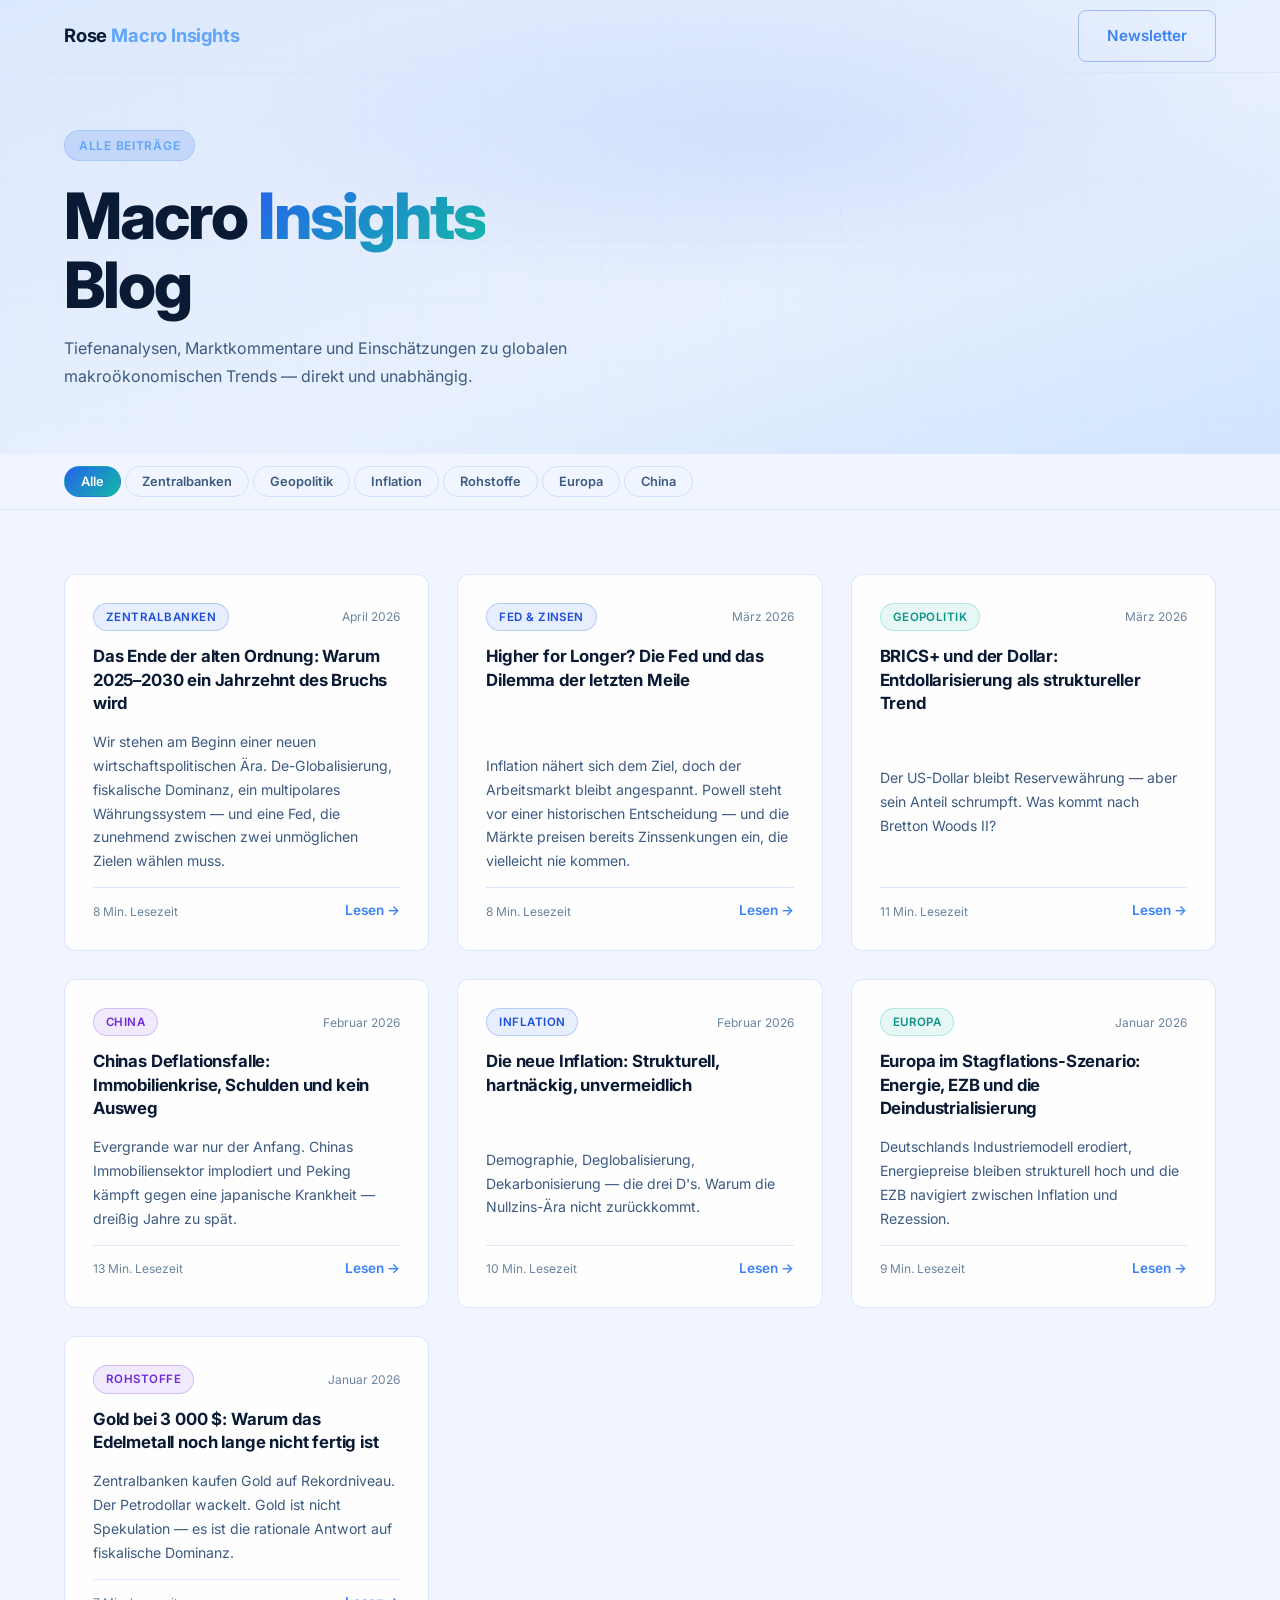
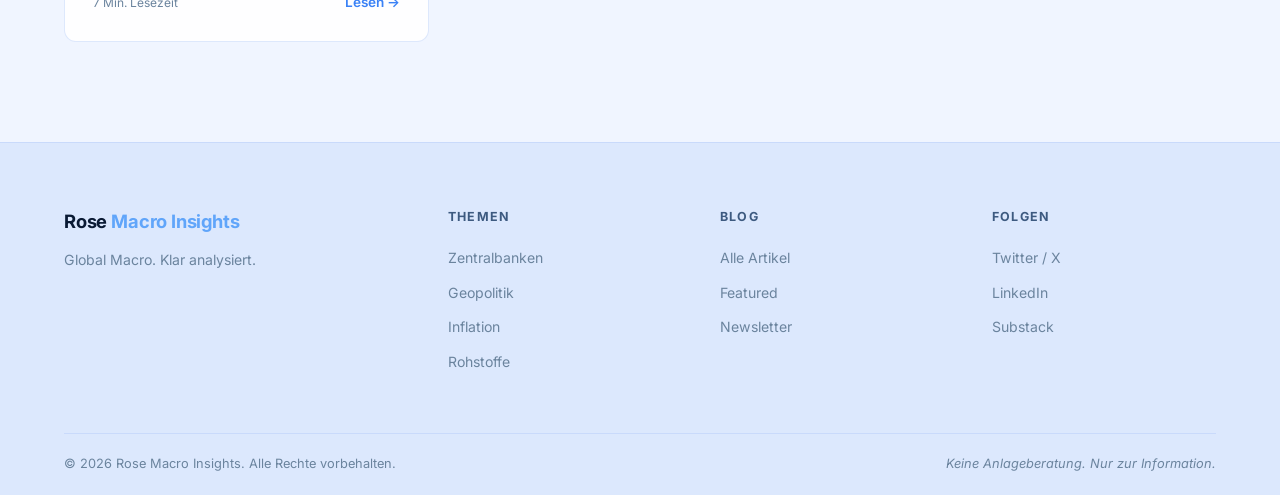
==== blog.html @ 9061a287 "Add burger nav dropdown, blog page, and article template - Nav: permanent burger icon top-left opens" ====
<!DOCTYPE html>
<html lang="de">
<head>
  <meta charset="UTF-8" />
  <meta name="viewport" content="width=device-width, initial-scale=1.0" />
  <title>Blog — Rose Macro Insights</title>
  <link rel="preconnect" href="https://fonts.googleapis.com" />
  <link rel="preconnect" href="https://fonts.gstatic.com" crossorigin />
  <link href="https://fonts.googleapis.com/css2?family=Inter:wght@300;400;500;600;700;800&family=Playfair+Display:wght@400;700&display=swap" rel="stylesheet" />
  <link rel="stylesheet" href="css/style.css" />
</head>
<body>

  <!-- NAV -->
  <header class="nav" id="nav">
    <div class="nav__inner container">
      <button class="nav__burger" id="burger" aria-label="Menü öffnen">
        <span></span><span></span><span></span>
      </button>
      <a href="index.html" class="nav__logo">
        <span class="logo-rose">Rose</span><span class="logo-macro"> Macro Insights</span>
      </a>
      <a href="index.html#subscribe" class="btn btn--outline nav__cta">Newsletter</a>
    </div>
    <div class="nav__dropdown" id="nav-dropdown">
      <div class="container nav__dropdown-inner">
        <nav class="nav__drop-links">
          <a href="index.html" class="nav__drop-link">
            <span class="nav__drop-num">01</span>Home
          </a>
          <a href="blog.html" class="nav__drop-link nav__drop-link--active">
            <span class="nav__drop-num">02</span>Blog
          </a>
          <a href="index.html#insights" class="nav__drop-link">
            <span class="nav__drop-num">03</span>Insights
          </a>
          <a href="index.html#themes" class="nav__drop-link">
            <span class="nav__drop-num">04</span>Themen
          </a>
          <a href="index.html#about" class="nav__drop-link">
            <span class="nav__drop-num">05</span>Über mich
          </a>
        </nav>
        <a href="index.html#subscribe" class="btn btn--primary nav__drop-cta">Newsletter abonnieren</a>
      </div>
    </div>
  </header>

  <!-- BLOG HERO -->
  <section class="blog-hero">
    <div class="blog-hero__bg"></div>
    <div class="blog-hero__grid"></div>
    <div class="container blog-hero__inner">
      <div class="blog-hero__tag">Alle Beiträge</div>
      <h1 class="blog-hero__title">
        Macro <span class="gradient-text">Insights</span><br />Blog
      </h1>
      <p class="blog-hero__sub">
        Tiefenanalysen, Marktkommentare und Einschätzungen zu globalen
        makroökonomischen Trends — direkt und unabhängig.
      </p>
    </div>
  </section>

  <!-- FILTER BAR -->
  <div class="blog-filter">
    <div class="container blog-filter__inner">
      <button class="filter-btn filter-btn--active" data-filter="all">Alle</button>
      <button class="filter-btn" data-filter="zentralbanken">Zentralbanken</button>
      <button class="filter-btn" data-filter="geopolitik">Geopolitik</button>
      <button class="filter-btn" data-filter="inflation">Inflation</button>
      <button class="filter-btn" data-filter="rohstoffe">Rohstoffe</button>
      <button class="filter-btn" data-filter="europa">Europa</button>
      <button class="filter-btn" data-filter="china">China</button>
    </div>
  </div>

  <!-- BLOG POSTS -->
  <main class="blog-main">
    <div class="container blog-grid" id="blog-grid">

      <article class="blog-card" data-category="zentralbanken">
        <div class="blog-card__top">
          <span class="tag tag--blue">Zentralbanken</span>
          <span class="blog-card__date">April 2026</span>
        </div>
        <h2 class="blog-card__title">
          <a href="artikel/das-ende-der-alten-ordnung.html">
            Das Ende der alten Ordnung: Warum 2025–2030 ein Jahrzehnt des Bruchs wird
          </a>
        </h2>
        <p class="blog-card__excerpt">
          Wir stehen am Beginn einer neuen wirtschaftspolitischen Ära. De-Globalisierung,
          fiskalische Dominanz, ein multipolares Währungssystem — und eine Fed, die zunehmend
          zwischen zwei unmöglichen Zielen wählen muss.
        </p>
        <div class="blog-card__footer">
          <span class="blog-card__read">8 Min. Lesezeit</span>
          <a href="artikel/das-ende-der-alten-ordnung.html" class="card__link">Lesen →</a>
        </div>
      </article>

      <article class="blog-card" data-category="zentralbanken">
        <div class="blog-card__top">
          <span class="tag tag--blue">Fed &amp; Zinsen</span>
          <span class="blog-card__date">März 2026</span>
        </div>
        <h2 class="blog-card__title">
          <a href="#">Higher for Longer? Die Fed und das Dilemma der letzten Meile</a>
        </h2>
        <p class="blog-card__excerpt">
          Inflation nähert sich dem Ziel, doch der Arbeitsmarkt bleibt angespannt.
          Powell steht vor einer historischen Entscheidung — und die Märkte preisen bereits
          Zinssenkungen ein, die vielleicht nie kommen.
        </p>
        <div class="blog-card__footer">
          <span class="blog-card__read">8 Min. Lesezeit</span>
          <a href="#" class="card__link">Lesen →</a>
        </div>
      </article>

      <article class="blog-card" data-category="geopolitik">
        <div class="blog-card__top">
          <span class="tag tag--teal">Geopolitik</span>
          <span class="blog-card__date">März 2026</span>
        </div>
        <h2 class="blog-card__title">
          <a href="#">BRICS+ und der Dollar: Entdollarisierung als struktureller Trend</a>
        </h2>
        <p class="blog-card__excerpt">
          Der US-Dollar bleibt Reservewährung — aber sein Anteil schrumpft. Was kommt
          nach Bretton Woods II?
        </p>
        <div class="blog-card__footer">
          <span class="blog-card__read">11 Min. Lesezeit</span>
          <a href="#" class="card__link">Lesen →</a>
        </div>
      </article>

      <article class="blog-card" data-category="china">
        <div class="blog-card__top">
          <span class="tag tag--violet">China</span>
          <span class="blog-card__date">Februar 2026</span>
        </div>
        <h2 class="blog-card__title">
          <a href="#">Chinas Deflationsfalle: Immobilienkrise, Schulden und kein Ausweg</a>
        </h2>
        <p class="blog-card__excerpt">
          Evergrande war nur der Anfang. Chinas Immobiliensektor implodiert und Peking
          kämpft gegen eine japanische Krankheit — dreißig Jahre zu spät.
        </p>
        <div class="blog-card__footer">
          <span class="blog-card__read">13 Min. Lesezeit</span>
          <a href="#" class="card__link">Lesen →</a>
        </div>
      </article>

      <article class="blog-card" data-category="inflation">
        <div class="blog-card__top">
          <span class="tag tag--blue">Inflation</span>
          <span class="blog-card__date">Februar 2026</span>
        </div>
        <h2 class="blog-card__title">
          <a href="#">Die neue Inflation: Strukturell, hartnäckig, unvermeidlich</a>
        </h2>
        <p class="blog-card__excerpt">
          Demographie, Deglobalisierung, Dekarbonisierung — die drei D's. Warum die
          Nullzins-Ära nicht zurückkommt.
        </p>
        <div class="blog-card__footer">
          <span class="blog-card__read">10 Min. Lesezeit</span>
          <a href="#" class="card__link">Lesen →</a>
        </div>
      </article>

      <article class="blog-card" data-category="europa">
        <div class="blog-card__top">
          <span class="tag tag--teal">Europa</span>
          <span class="blog-card__date">Januar 2026</span>
        </div>
        <h2 class="blog-card__title">
          <a href="#">Europa im Stagflations-Szenario: Energie, EZB und die Deindustrialisierung</a>
        </h2>
        <p class="blog-card__excerpt">
          Deutschlands Industriemodell erodiert, Energiepreise bleiben strukturell hoch
          und die EZB navigiert zwischen Inflation und Rezession.
        </p>
        <div class="blog-card__footer">
          <span class="blog-card__read">9 Min. Lesezeit</span>
          <a href="#" class="card__link">Lesen →</a>
        </div>
      </article>

      <article class="blog-card" data-category="rohstoffe">
        <div class="blog-card__top">
          <span class="tag tag--violet">Rohstoffe</span>
          <span class="blog-card__date">Januar 2026</span>
        </div>
        <h2 class="blog-card__title">
          <a href="#">Gold bei 3 000 $: Warum das Edelmetall noch lange nicht fertig ist</a>
        </h2>
        <p class="blog-card__excerpt">
          Zentralbanken kaufen Gold auf Rekordniveau. Der Petrodollar wackelt. Gold ist
          nicht Spekulation — es ist die rationale Antwort auf fiskalische Dominanz.
        </p>
        <div class="blog-card__footer">
          <span class="blog-card__read">7 Min. Lesezeit</span>
          <a href="#" class="card__link">Lesen →</a>
        </div>
      </article>

    </div>
  </main>

  <!-- FOOTER -->
  <footer class="footer">
    <div class="container footer__inner">
      <div class="footer__brand">
        <a href="index.html" class="nav__logo">
          <span class="logo-rose">Rose</span><span class="logo-macro"> Macro Insights</span>
        </a>
        <p class="footer__tagline">Global Macro. Klar analysiert.</p>
      </div>
      <div class="footer__links">
        <div class="footer__col">
          <h4>Themen</h4>
          <a href="#">Zentralbanken</a>
          <a href="#">Geopolitik</a>
          <a href="#">Inflation</a>
          <a href="#">Rohstoffe</a>
        </div>
        <div class="footer__col">
          <h4>Blog</h4>
          <a href="blog.html">Alle Artikel</a>
          <a href="index.html#insights">Featured</a>
          <a href="index.html#subscribe">Newsletter</a>
        </div>
        <div class="footer__col">
          <h4>Folgen</h4>
          <a href="#">Twitter / X</a>
          <a href="https://www.linkedin.com/in/lennartrose" target="_blank">LinkedIn</a>
          <a href="#">Substack</a>
        </div>
      </div>
    </div>
    <div class="footer__bottom container">
      <span>© 2026 Rose Macro Insights. Alle Rechte vorbehalten.</span>
      <span class="footer__disclaimer">Keine Anlageberatung. Nur zur Information.</span>
    </div>
  </footer>

  <script src="js/main.js"></script>
</body>
</html>
---- css/style.css ----
/* =====================================================
   Rose Macro Insights — Main Stylesheet
   Supports: prefers-color-scheme (dark + light)
   ===================================================== */

:root {
  --blue-500: #1d4ed8;
  --blue-400: #2563eb;
  --blue-300: #3b82f6;
  --blue-200: #60a5fa;
  --blue-100: #bfdbfe;
  --teal-400: #14b8a6;
  --teal-300: #2dd4bf;
  --violet-400: #7c3aed;
  --violet-300: #8b5cf6;

  --gradient-main: linear-gradient(135deg, var(--blue-400), var(--teal-400));
  --font-sans: 'Inter', system-ui, -apple-system, sans-serif;
  --font-serif: 'Playfair Display', Georgia, serif;
  --radius: 12px;
  --radius-lg: 20px;
  --transition: 0.25s cubic-bezier(0.4, 0, 0.2, 1);
}

/* ── DARK MODE (default) ── */
:root {
  --bg:            #040d1a;
  --bg-2:          #071224;
  --bg-card:       rgba(10, 26, 52, 0.5);
  --bg-card-h:     rgba(15, 35, 71, 0.7);
  --bg-section:    rgba(7, 18, 36, 0.6);
  --bg-input:      rgba(255,255,255,0.06);
  --border:        rgba(96, 165, 250, 0.1);
  --border-h:      rgba(96, 165, 250, 0.25);
  --border-soft:   rgba(255,255,255,0.06);
  --text-heading:  #ffffff;
  --text-primary:  #e2e8f0;
  --text-muted:    #94a3b8;
  --text-faint:    #64748b;
  --nav-bg:        rgba(4, 13, 26, 0.93);
  --hero-bg:       linear-gradient(160deg, #040d1a 0%, #0a1a34 60%, #0d2040 100%);
  --ticker-bg:     rgba(10, 26, 52, 0.9);
  --quote-bg:      rgba(7, 18, 36, 0.8);
  --subscribe-bg:  rgba(7, 18, 36, 0.8);
  --footer-bg:     #040d1a;
  --featured-bg:   linear-gradient(135deg, rgba(15,35,71,0.8) 0%, rgba(10,26,52,0.6) 100%);
  --card-shadow:   rgba(4, 13, 26, 0.5);
  --tag-blue-bg:   rgba(37, 99, 235, 0.18);
  --tag-blue-c:    #60a5fa;
  --tag-blue-bd:   rgba(96, 165, 250, 0.25);
  --tag-teal-bg:   rgba(20, 184, 166, 0.15);
  --tag-teal-c:    #2dd4bf;
  --tag-teal-bd:   rgba(45, 212, 191, 0.25);
  --tag-violet-bg: rgba(124, 58, 237, 0.18);
  --tag-violet-c:  #c4b5fd;
  --tag-violet-bd: rgba(139, 92, 246, 0.3);
}

/* ── LIGHT MODE ── */
@media (prefers-color-scheme: light) {
  :root {
    --bg:            #f0f5ff;
    --bg-2:          #e8f0fe;
    --bg-card:       rgba(255, 255, 255, 0.9);
    --bg-card-h:     rgba(255, 255, 255, 1);
    --bg-section:    rgba(220, 232, 255, 0.5);
    --bg-input:      rgba(37, 99, 235, 0.06);
    --border:        rgba(37, 99, 235, 0.15);
    --border-h:      rgba(37, 99, 235, 0.35);
    --border-soft:   rgba(37, 99, 235, 0.1);
    --text-heading:  #0a1a34;
    --text-primary:  #1e3a5f;
    --text-muted:    #3d5a80;
    --text-faint:    #6b849e;
    --nav-bg:        rgba(240, 245, 255, 0.95);
    --hero-bg:       linear-gradient(160deg, #dce8fd 0%, #e8f0fe 60%, #d0e4ff 100%);
    --ticker-bg:     rgba(220, 232, 253, 0.95);
    --quote-bg:      rgba(220, 232, 255, 0.7);
    --subscribe-bg:  rgba(220, 232, 255, 0.7);
    --footer-bg:     #dce8fd;
    --featured-bg:   linear-gradient(135deg, rgba(255,255,255,0.95) 0%, rgba(240,247,255,0.9) 100%);
    --card-shadow:   rgba(30, 58, 95, 0.12);
    --tag-blue-bg:   rgba(37, 99, 235, 0.1);
    --tag-blue-c:    #1d4ed8;
    --tag-blue-bd:   rgba(37, 99, 235, 0.25);
    --tag-teal-bg:   rgba(20, 184, 166, 0.1);
    --tag-teal-c:    #0d9488;
    --tag-teal-bd:   rgba(20, 184, 166, 0.25);
    --tag-violet-bg: rgba(124, 58, 237, 0.1);
    --tag-violet-c:  #6d28d9;
    --tag-violet-bd: rgba(124, 58, 237, 0.25);
  }
}

/* ── RESET ── */
*, *::before, *::after { box-sizing: border-box; margin: 0; padding: 0; }
html { scroll-behavior: smooth; }
body {
  font-family: var(--font-sans);
  background: var(--bg);
  color: var(--text-primary);
  line-height: 1.6;
  overflow-x: hidden;
  -webkit-font-smoothing: antialiased;
}
a { text-decoration: none; color: inherit; }
img { max-width: 100%; display: block; }

/* ── CONTAINER ── */
.container {
  width: 90%;
  max-width: 1200px;
  margin: 0 auto;
}

/* ── BUTTONS ── */
.btn {
  display: inline-flex;
  align-items: center;
  gap: 8px;
  padding: 13px 28px;
  border-radius: 8px;
  font-weight: 600;
  font-size: 0.95rem;
  cursor: pointer;
  border: none;
  transition: all var(--transition);
  white-space: nowrap;
}
.btn--primary {
  background: var(--gradient-main);
  color: #fff;
  box-shadow: 0 4px 24px rgba(37, 99, 235, 0.35);
}
.btn--primary:hover {
  transform: translateY(-2px);
  box-shadow: 0 8px 32px rgba(37, 99, 235, 0.5);
}
.btn--outline {
  background: transparent;
  color: var(--blue-300);
  border: 1.5px solid var(--border-h);
}
.btn--outline:hover {
  border-color: var(--blue-300);
  background: rgba(37, 99, 235, 0.1);
  color: var(--text-heading);
}
.btn--ghost {
  background: rgba(255,255,255,0.07);
  color: var(--text-primary);
  backdrop-filter: blur(8px);
}
.btn--ghost:hover {
  background: rgba(255,255,255,0.12);
  color: var(--text-heading);
}

/* ── TAGS ── */
.tag {
  display: inline-block;
  padding: 4px 12px;
  border-radius: 99px;
  font-size: 0.72rem;
  font-weight: 600;
  letter-spacing: 0.04em;
  text-transform: uppercase;
}
.tag--blue   { background: var(--tag-blue-bg);   color: var(--tag-blue-c);   border: 1px solid var(--tag-blue-bd); }
.tag--teal   { background: var(--tag-teal-bg);   color: var(--tag-teal-c);   border: 1px solid var(--tag-teal-bd); }
.tag--violet { background: var(--tag-violet-bg); color: var(--tag-violet-c); border: 1px solid var(--tag-violet-bd); }

/* ── GRADIENT TEXT ── */
.gradient-text {
  background: var(--gradient-main);
  -webkit-background-clip: text;
  -webkit-text-fill-color: transparent;
  background-clip: text;
}

/* ── SECTION HEADER ── */
.section-header { text-align: center; margin-bottom: 56px; }
.section-title {
  font-size: clamp(1.8rem, 3vw, 2.6rem);
  font-weight: 700;
  margin-bottom: 12px;
  letter-spacing: -0.02em;
  color: var(--text-heading);
}
.section-sub {
  color: var(--text-muted);
  font-size: 1.05rem;
  max-width: 520px;
  margin: 0 auto;
}

/* =====================================================
   NAV
   ===================================================== */
.nav {
  position: fixed;
  top: 0; left: 0; right: 0;
  z-index: 100;
  transition: background var(--transition), box-shadow var(--transition);
}
.nav.scrolled {
  background: var(--nav-bg);
  backdrop-filter: blur(16px);
  box-shadow: 0 1px 0 var(--border-soft);
}
.nav__inner {
  display: flex;
  align-items: center;
  justify-content: space-between;
  height: 72px;
}
.nav__logo { font-size: 1.15rem; font-weight: 700; letter-spacing: -0.01em; flex-shrink: 0; }
.logo-rose  { color: var(--text-heading); }
.logo-macro { color: var(--blue-200); }

.nav__links { display: flex; align-items: center; gap: 36px; }
.nav__links a {
  color: var(--text-muted);
  font-size: 0.9rem;
  font-weight: 500;
  transition: color var(--transition);
}
.nav__links a:hover { color: var(--text-heading); }

.nav__burger {
  display: none;
  flex-direction: column;
  gap: 5px;
  background: none;
  border: none;
  cursor: pointer;
  padding: 4px;
}
.nav__burger span {
  display: block;
  width: 24px;
  height: 2px;
  background: var(--text-muted);
  border-radius: 2px;
  transition: all var(--transition);
}
/* Dropdown nav */
.nav__cta { display: none; }
@media (min-width: 480px) { .nav__cta { display: inline-flex; } }

.nav__dropdown {
  background: var(--nav-bg);
  backdrop-filter: blur(20px);
  border-bottom: 1px solid var(--border-soft);
  overflow: hidden;
  max-height: 0;
  transition: max-height 0.4s cubic-bezier(0.4, 0, 0.2, 1);
}
.nav__dropdown.open { max-height: 320px; }
.nav__dropdown-inner {
  display: flex;
  align-items: center;
  justify-content: space-between;
  padding: 28px 0;
  gap: 24px;
  flex-wrap: wrap;
}
.nav__drop-links {
  display: flex;
  flex-wrap: wrap;
  gap: 4px;
}
.nav__drop-link {
  display: flex;
  align-items: center;
  gap: 10px;
  padding: 10px 18px;
  border-radius: 8px;
  font-size: 0.95rem;
  font-weight: 500;
  color: var(--text-muted);
  transition: all var(--transition);
}
.nav__drop-link:hover,
.nav__drop-link--active {
  background: var(--bg-card);
  color: var(--text-heading);
}
.nav__drop-num {
  font-size: 0.65rem;
  font-weight: 700;
  color: var(--blue-300);
  letter-spacing: 0.05em;
}
.nav__drop-cta { flex-shrink: 0; }

@media (max-width: 640px) {
  .nav__dropdown-inner { flex-direction: column; align-items: flex-start; padding: 20px 0; }
  .nav__drop-cta { width: 100%; justify-content: center; }
}

/* =====================================================
   HERO
   ===================================================== */
.hero {
  min-height: 100vh;
  display: flex;
  align-items: center;
  position: relative;
  overflow: hidden;
  background: var(--hero-bg);
}
.hero__bg {
  position: absolute;
  inset: 0;
  background:
    radial-gradient(ellipse 80% 60% at 60% 40%, rgba(37,99,235,0.12) 0%, transparent 60%),
    radial-gradient(ellipse 50% 50% at 20% 80%, rgba(20,184,166,0.08) 0%, transparent 50%);
  pointer-events: none;
}
.hero__grid {
  position: absolute;
  inset: 0;
  background-image:
    linear-gradient(rgba(96,165,250,0.05) 1px, transparent 1px),
    linear-gradient(90deg, rgba(96,165,250,0.05) 1px, transparent 1px);
  background-size: 60px 60px;
  pointer-events: none;
  mask-image: radial-gradient(ellipse 80% 80% at 50% 50%, black 40%, transparent 100%);
}
.hero__inner {
  padding: 140px 0 100px;
  position: relative;
  z-index: 2;
  max-width: 800px;
}
.hero__tag {
  display: inline-block;
  padding: 6px 16px;
  background: rgba(37,99,235,0.15);
  border: 1px solid rgba(96,165,250,0.3);
  border-radius: 99px;
  font-size: 0.78rem;
  font-weight: 600;
  letter-spacing: 0.06em;
  text-transform: uppercase;
  color: var(--blue-200);
  margin-bottom: 28px;
}
.hero__title {
  font-size: clamp(2.6rem, 6vw, 5rem);
  font-weight: 800;
  line-height: 1.08;
  letter-spacing: -0.03em;
  margin-bottom: 24px;
  color: var(--text-heading);
}
.hero__sub {
  font-size: clamp(1rem, 1.5vw, 1.2rem);
  color: var(--text-muted);
  max-width: 580px;
  margin-bottom: 40px;
  line-height: 1.7;
}
.hero__actions { display: flex; flex-wrap: wrap; gap: 16px; margin-bottom: 64px; }
.hero__stats { display: flex; align-items: center; gap: 32px; flex-wrap: wrap; }
.stat__val {
  display: block;
  font-size: 1.7rem;
  font-weight: 700;
  color: var(--text-heading);
  line-height: 1;
}
.stat__label {
  display: block;
  font-size: 0.78rem;
  color: var(--text-faint);
  text-transform: uppercase;
  letter-spacing: 0.06em;
  margin-top: 4px;
}
.stat__divider { width: 1px; height: 40px; background: var(--border-soft); }
.hero__scroll {
  position: absolute;
  bottom: 40px;
  left: 50%;
  transform: translateX(-50%);
  display: flex;
  flex-direction: column;
  align-items: center;
  gap: 10px;
  color: var(--text-faint);
  font-size: 0.72rem;
  letter-spacing: 0.1em;
  text-transform: uppercase;
  animation: heroScrollPulse 2.5s ease-in-out infinite;
}
.hero__scroll-line { width: 1px; height: 40px; background: linear-gradient(to bottom, var(--text-faint), transparent); }
@keyframes heroScrollPulse {
  0%, 100% { opacity: 0.5; transform: translateX(-50%) translateY(0); }
  50%       { opacity: 1;   transform: translateX(-50%) translateY(6px); }
}

/* =====================================================
   TICKER
   ===================================================== */
.ticker {
  background: var(--ticker-bg);
  border-top: 1px solid var(--border-soft);
  border-bottom: 1px solid var(--border-soft);
  overflow: hidden;
  padding: 12px 0;
}
.ticker__track {
  display: flex;
  gap: 60px;
  animation: ticker 40s linear infinite;
  white-space: nowrap;
  width: max-content;
}
.ticker__track span { font-size: 0.82rem; font-weight: 500; color: var(--text-muted); letter-spacing: 0.02em; }
.ticker__track em  { font-style: normal; margin-left: 4px; }
.pos { color: var(--teal-300); }
.neg { color: #f87171; }
@keyframes ticker {
  from { transform: translateX(0); }
  to   { transform: translateX(-50%); }
}

/* =====================================================
   FEATURED
   ===================================================== */
.featured { padding: 80px 0; }
.featured__label {
  font-size: 0.72rem; font-weight: 700;
  text-transform: uppercase; letter-spacing: 0.12em;
  color: var(--blue-300); margin-bottom: 24px;
}
.featured__card {
  background: var(--featured-bg);
  border: 1px solid var(--border);
  border-radius: var(--radius-lg);
  padding: 48px 56px;
  position: relative;
  overflow: hidden;
  transition: border-color var(--transition);
}
.featured__card::before {
  content: '';
  position: absolute;
  top: 0; left: 0; right: 0;
  height: 3px;
  background: var(--gradient-main);
}
.featured__card:hover { border-color: var(--border-h); }
.featured__meta { display: flex; align-items: center; gap: 16px; margin-bottom: 20px; }
.featured__date { font-size: 0.82rem; color: var(--text-faint); }
.featured__title {
  font-size: clamp(1.5rem, 2.5vw, 2.1rem);
  font-weight: 700;
  letter-spacing: -0.02em;
  line-height: 1.25;
  margin-bottom: 20px;
  color: var(--text-heading);
}
.featured__excerpt {
  color: var(--text-muted);
  font-size: 1.02rem;
  line-height: 1.75;
  max-width: 720px;
  margin-bottom: 32px;
}

/* =====================================================
   INSIGHTS GRID
   ===================================================== */
.insights {
  padding: 80px 0;
  background: var(--bg-section);
  border-top: 1px solid var(--border-soft);
}
.insights__grid { display: grid; grid-template-columns: repeat(3, 1fr); gap: 24px; }
.card {
  background: var(--bg-card);
  border: 1px solid var(--border);
  border-radius: var(--radius);
  padding: 28px;
  display: flex;
  flex-direction: column;
  gap: 14px;
  transition: all var(--transition);
  position: relative;
  overflow: hidden;
}
.card::after {
  content: '';
  position: absolute;
  inset: 0;
  background: radial-gradient(ellipse 60% 60% at 50% 0%, rgba(37,99,235,0.06), transparent);
  opacity: 0;
  transition: opacity var(--transition);
}
.card:hover {
  border-color: var(--border-h);
  transform: translateY(-4px);
  box-shadow: 0 16px 40px var(--card-shadow);
}
.card:hover::after { opacity: 1; }
.card__top { display: flex; align-items: center; justify-content: space-between; gap: 8px; }
.card__date { font-size: 0.75rem; color: var(--text-faint); }
.card__title { font-size: 1.05rem; font-weight: 700; color: var(--text-heading); line-height: 1.35; letter-spacing: -0.01em; flex: 1; }
.card__excerpt { color: var(--text-muted); font-size: 0.88rem; line-height: 1.7; flex: 1; }
.card__footer {
  display: flex;
  align-items: center;
  justify-content: space-between;
  padding-top: 8px;
  border-top: 1px solid var(--border);
  margin-top: auto;
}
.card__link { font-size: 0.85rem; font-weight: 600; color: var(--blue-300); transition: color var(--transition); }
.card__link:hover { color: var(--blue-200); }
.card__read { font-size: 0.75rem; color: var(--text-faint); }
.insights__more { text-align: center; margin-top: 48px; }

/* =====================================================
   THEMES
   ===================================================== */
.themes { padding: 90px 0; }
.themes__grid { display: grid; grid-template-columns: repeat(3, 1fr); gap: 24px; }
.theme-card {
  background: var(--bg-card);
  border: 1px solid var(--border);
  border-radius: var(--radius);
  padding: 32px 28px;
  transition: all var(--transition);
}
.theme-card:hover {
  border-color: var(--border-h);
  background: var(--bg-card-h);
  transform: translateY(-3px);
}
.theme-card__icon {
  width: 52px; height: 52px;
  border-radius: 12px;
  background: rgba(37,99,235,0.12);
  border: 1px solid var(--border-h);
  display: flex; align-items: center; justify-content: center;
  color: var(--blue-300);
  margin-bottom: 20px;
}
.theme-card h3 { font-size: 1rem; font-weight: 700; color: var(--text-heading); margin-bottom: 10px; }
.theme-card p  { font-size: 0.87rem; color: var(--text-muted); line-height: 1.65; }

/* =====================================================
   PULL QUOTE
   ===================================================== */
.quote-section {
  padding: 80px 0;
  background: var(--quote-bg);
  border-top: 1px solid var(--border-soft);
  border-bottom: 1px solid var(--border-soft);
}
.pull-quote {
  font-family: var(--font-serif);
  font-size: clamp(1.4rem, 2.8vw, 2.2rem);
  font-style: italic;
  color: var(--text-primary);
  text-align: center;
  max-width: 800px;
  margin: 0 auto;
  line-height: 1.55;
}
.pull-quote__mark {
  font-size: 3rem; line-height: 0.5;
  vertical-align: -0.35em;
  color: var(--blue-400);
  font-style: normal; margin: 0 4px;
}

/* =====================================================
   ABOUT  (cleaned up — single column, no side image)
   ===================================================== */
.about { padding: 100px 0; }
.about__inner { max-width: 780px; }
.about__label {
  font-size: 0.72rem; font-weight: 700;
  text-transform: uppercase; letter-spacing: 0.12em;
  color: var(--blue-300); margin-bottom: 12px;
}
.about__title {
  font-size: clamp(1.8rem, 2.5vw, 2.4rem);
  font-weight: 700;
  letter-spacing: -0.02em;
  margin-bottom: 32px;
  color: var(--text-heading);
}
.about__text {
  color: var(--text-muted);
  font-size: 0.98rem;
  line-height: 1.85;
  margin-bottom: 18px;
}
.about__text strong { color: var(--text-primary); font-weight: 600; }
.about__links {
  display: flex;
  flex-wrap: wrap;
  gap: 20px;
  margin: 28px 0 24px;
}
.about__link {
  display: inline-flex;
  align-items: center;
  gap: 7px;
  color: var(--blue-300);
  font-size: 0.9rem;
  font-weight: 500;
  transition: color var(--transition);
}
.about__link:hover { color: var(--blue-200); }
.about__link svg { flex-shrink: 0; }
.about__tags { display: flex; flex-wrap: wrap; gap: 8px; }

/* =====================================================
   SUBSCRIBE
   ===================================================== */
.subscribe {
  padding: 100px 0;
  background: var(--subscribe-bg);
  border-top: 1px solid var(--border-soft);
}
.subscribe__inner { text-align: center; position: relative; }
.subscribe__glow {
  position: absolute;
  top: 50%; left: 50%;
  transform: translate(-50%, -60%);
  width: 600px; height: 400px;
  background: radial-gradient(ellipse, rgba(37,99,235,0.1) 0%, transparent 70%);
  pointer-events: none;
}
.subscribe__tag {
  font-size: 0.72rem; font-weight: 700;
  text-transform: uppercase; letter-spacing: 0.12em;
  color: var(--blue-300); margin-bottom: 20px;
}
.subscribe__title {
  font-size: clamp(1.8rem, 3vw, 2.8rem);
  font-weight: 700; letter-spacing: -0.02em;
  color: var(--text-heading); margin-bottom: 16px; line-height: 1.2;
}
.subscribe__sub {
  color: var(--text-muted);
  font-size: 1rem; max-width: 440px;
  margin: 0 auto 40px; line-height: 1.65;
}
.subscribe__form { display: flex; gap: 12px; justify-content: center; flex-wrap: wrap; margin-bottom: 16px; }
.subscribe__input {
  width: 100%; max-width: 320px;
  padding: 13px 20px;
  background: var(--bg-input);
  border: 1.5px solid var(--border);
  border-radius: 8px;
  color: var(--text-primary);
  font-size: 0.95rem;
  font-family: var(--font-sans);
  outline: none;
  transition: border-color var(--transition);
}
.subscribe__input::placeholder { color: var(--text-faint); }
.subscribe__input:focus { border-color: var(--blue-400); }
.subscribe__note { font-size: 0.8rem; color: var(--text-faint); }
.subscribe__success {
  display: none;
  margin: 20px auto 0;
  padding: 14px 28px;
  background: rgba(20,184,166,0.12);
  border: 1px solid rgba(45,212,191,0.3);
  border-radius: 8px;
  color: var(--teal-300);
  font-weight: 500;
  max-width: 440px;
}

/* =====================================================
   FOOTER
   ===================================================== */
.footer {
  background: var(--footer-bg);
  border-top: 1px solid var(--border-soft);
  padding-top: 64px;
}
.footer__inner {
  display: grid;
  grid-template-columns: 1.5fr repeat(3, 1fr);
  gap: 48px;
  padding-bottom: 48px;
  border-bottom: 1px solid var(--border-soft);
}
.footer__tagline { color: var(--text-faint); font-size: 0.88rem; margin-top: 12px; }
.footer__links { display: contents; }
.footer__col h4 {
  font-size: 0.78rem; font-weight: 700;
  text-transform: uppercase; letter-spacing: 0.1em;
  color: var(--text-muted); margin-bottom: 20px;
}
.footer__col a { display: block; color: var(--text-faint); font-size: 0.88rem; margin-bottom: 12px; transition: color var(--transition); }
.footer__col a:hover { color: var(--text-primary); }
.footer__bottom {
  display: flex; justify-content: space-between; align-items: center;
  padding: 20px 0; font-size: 0.8rem; color: var(--text-faint);
  flex-wrap: wrap; gap: 8px;
}
.footer__disclaimer { font-style: italic; }

/* =====================================================
   RESPONSIVE
   ===================================================== */
@media (max-width: 1024px) {
  .insights__grid, .themes__grid { grid-template-columns: repeat(2, 1fr); }
  .footer__inner { grid-template-columns: 1fr 1fr; gap: 32px; }
  .footer__brand { grid-column: 1 / -1; }
}
@media (max-width: 768px) {
  .nav__links { display: none; }
  .nav__burger { display: flex; }
  .hero__inner { padding: 120px 0 80px; }
  .hero__scroll { display: none; }
  .featured__card { padding: 32px 28px; }
  .insights__grid, .themes__grid { grid-template-columns: 1fr; }
  .footer__inner { grid-template-columns: 1fr 1fr; }
  .footer__brand { grid-column: 1 / -1; }
}
@media (max-width: 480px) {
  .hero__title { font-size: 2.2rem; }
  .hero__actions { flex-direction: column; }
  .hero__actions .btn { width: 100%; justify-content: center; }
  .hero__stats { gap: 20px; }
  .stat__val { font-size: 1.3rem; }
  .featured__card { padding: 24px 20px; }
  .subscribe__form { flex-direction: column; align-items: center; }
  .subscribe__input { max-width: 100%; }
  .footer__inner { grid-template-columns: 1fr; }
  .footer__bottom { flex-direction: column; text-align: center; }
}

/* =====================================================
   BLOG PAGE
   ===================================================== */
.blog-hero {
  min-height: 44vh;
  display: flex;
  align-items: flex-end;
  position: relative;
  overflow: hidden;
  background: var(--hero-bg);
  padding-bottom: 64px;
}
.blog-hero__bg {
  position: absolute; inset: 0;
  background: radial-gradient(ellipse 70% 60% at 60% 30%, rgba(37,99,235,0.1) 0%, transparent 60%);
  pointer-events: none;
}
.blog-hero__grid {
  position: absolute; inset: 0;
  background-image:
    linear-gradient(rgba(96,165,250,0.04) 1px, transparent 1px),
    linear-gradient(90deg, rgba(96,165,250,0.04) 1px, transparent 1px);
  background-size: 60px 60px;
  pointer-events: none;
  mask-image: radial-gradient(ellipse 80% 80% at 50% 50%, black 30%, transparent 100%);
}
.blog-hero__inner {
  position: relative; z-index: 2;
  padding-top: 130px;
}
.blog-hero__tag {
  display: inline-block;
  padding: 5px 14px;
  background: rgba(37,99,235,0.15);
  border: 1px solid rgba(96,165,250,0.3);
  border-radius: 99px;
  font-size: 0.75rem; font-weight: 600;
  letter-spacing: 0.06em; text-transform: uppercase;
  color: var(--blue-200); margin-bottom: 20px;
}
.blog-hero__title {
  font-size: clamp(2.2rem, 5vw, 4rem);
  font-weight: 800; letter-spacing: -0.03em;
  line-height: 1.08; margin-bottom: 16px;
  color: var(--text-heading);
}
.blog-hero__sub {
  font-size: 1rem; color: var(--text-muted);
  max-width: 520px; line-height: 1.7;
}

/* Filter */
.blog-filter {
  border-bottom: 1px solid var(--border-soft);
  background: var(--bg);
  position: sticky;
  top: 72px;
  z-index: 10;
}
.blog-filter__inner {
  display: flex;
  gap: 4px;
  padding: 12px 0;
  overflow-x: auto;
  scrollbar-width: none;
}
.blog-filter__inner::-webkit-scrollbar { display: none; }
.filter-btn {
  padding: 7px 16px;
  border-radius: 99px;
  font-size: 0.8rem; font-weight: 600;
  background: transparent;
  border: 1.5px solid var(--border);
  color: var(--text-muted);
  cursor: pointer;
  white-space: nowrap;
  transition: all var(--transition);
  font-family: var(--font-sans);
}
.filter-btn:hover { border-color: var(--border-h); color: var(--text-heading); }
.filter-btn--active {
  background: var(--gradient-main);
  border-color: transparent;
  color: #fff;
}

/* Blog grid */
.blog-main { padding: 64px 0 100px; }
.blog-grid {
  display: grid;
  grid-template-columns: repeat(3, 1fr);
  gap: 28px;
}
.blog-card {
  background: var(--bg-card);
  border: 1px solid var(--border);
  border-radius: var(--radius);
  padding: 28px;
  display: flex;
  flex-direction: column;
  gap: 14px;
  transition: all var(--transition);
}
.blog-card:hover {
  border-color: var(--border-h);
  transform: translateY(-3px);
  box-shadow: 0 12px 32px var(--card-shadow);
}
.blog-card.hidden { display: none; }
.blog-card__top { display: flex; align-items: center; justify-content: space-between; }
.blog-card__date { font-size: 0.75rem; color: var(--text-faint); }
.blog-card__title {
  font-size: 1.05rem; font-weight: 700;
  line-height: 1.4; letter-spacing: -0.01em;
  flex: 1;
}
.blog-card__title a {
  color: var(--text-heading);
  transition: color var(--transition);
}
.blog-card__title a:hover { color: var(--blue-300); }
.blog-card__excerpt { font-size: 0.88rem; color: var(--text-muted); line-height: 1.7; flex: 1; }
.blog-card__footer {
  display: flex; align-items: center; justify-content: space-between;
  padding-top: 12px; border-top: 1px solid var(--border); margin-top: auto;
}
.blog-card__read { font-size: 0.75rem; color: var(--text-faint); }

@media (max-width: 1024px) { .blog-grid { grid-template-columns: repeat(2, 1fr); } }
@media (max-width: 640px)  { .blog-grid { grid-template-columns: 1fr; } }

/* =====================================================
   SCROLL ANIMATION UTILITY
   ===================================================== */
.fade-in {
  opacity: 0;
  transform: translateY(24px);
  transition: opacity 0.6s ease, transform 0.6s ease;
}
.fade-in.visible { opacity: 1; transform: translateY(0); }
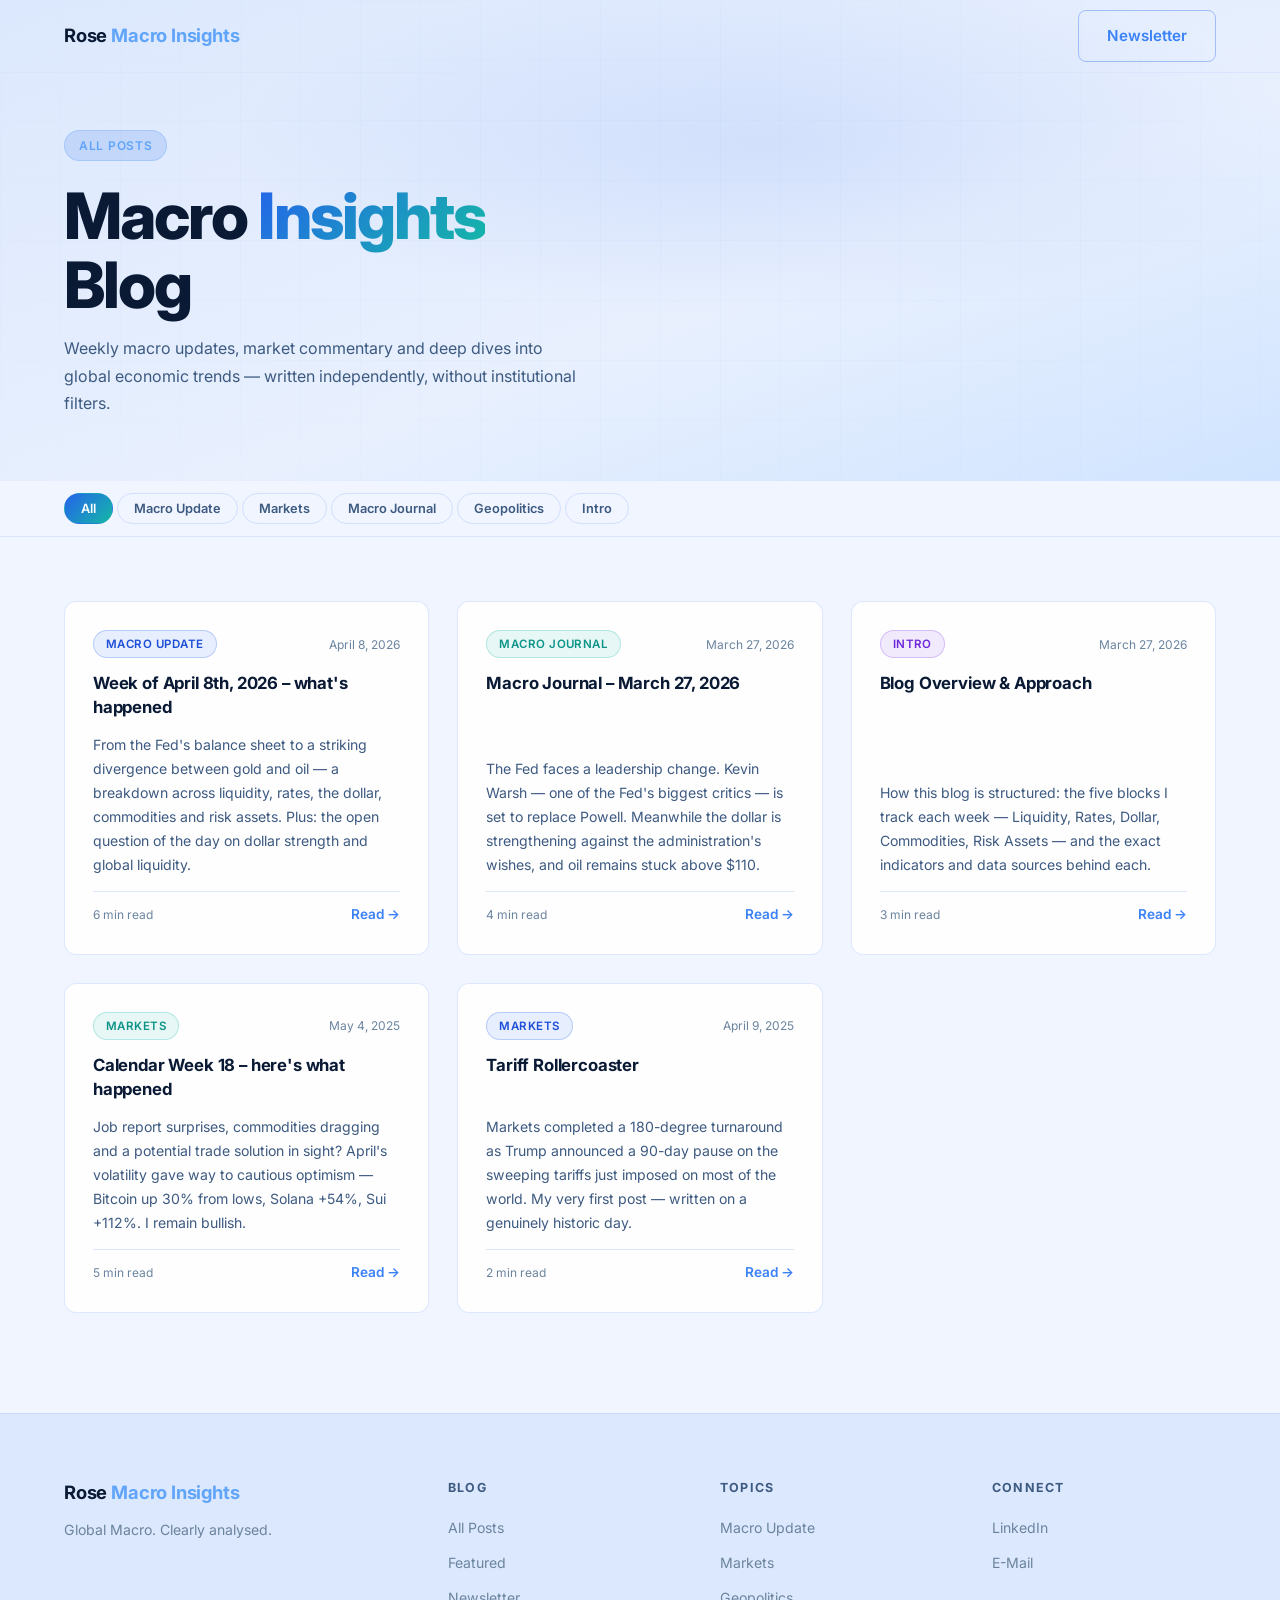
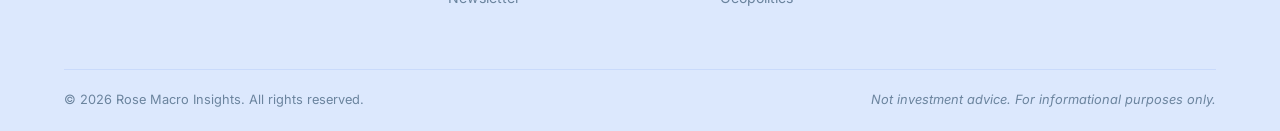
==== commit 3125cb70: "Add all 5 real blog posts with translations Posts (newest first): - Week of April 8th, 2026 (Macro U" ====
--- a/blog.html
+++ b/blog.html
@@ -1,5 +1,5 @@
 <!DOCTYPE html>
-<html lang="de">
+<html lang="en">
 <head>
   <meta charset="UTF-8" />
   <meta name="viewport" content="width=device-width, initial-scale=1.0" />
@@ -14,7 +14,7 @@
   <!-- NAV -->
   <header class="nav" id="nav">
     <div class="nav__inner container">
-      <button class="nav__burger" id="burger" aria-label="Menü öffnen">
+      <button class="nav__burger" id="burger" aria-label="Open menu">
         <span></span><span></span><span></span>
       </button>
       <a href="index.html" class="nav__logo">
@@ -25,23 +25,13 @@
     <div class="nav__dropdown" id="nav-dropdown">
       <div class="container nav__dropdown-inner">
         <nav class="nav__drop-links">
-          <a href="index.html" class="nav__drop-link">
-            <span class="nav__drop-num">01</span>Home
-          </a>
-          <a href="blog.html" class="nav__drop-link nav__drop-link--active">
-            <span class="nav__drop-num">02</span>Blog
-          </a>
-          <a href="index.html#insights" class="nav__drop-link">
-            <span class="nav__drop-num">03</span>Insights
-          </a>
-          <a href="index.html#themes" class="nav__drop-link">
-            <span class="nav__drop-num">04</span>Themen
-          </a>
-          <a href="index.html#about" class="nav__drop-link">
-            <span class="nav__drop-num">05</span>Über mich
-          </a>
+          <a href="index.html" class="nav__drop-link"><span class="nav__drop-num">01</span>Home</a>
+          <a href="blog.html" class="nav__drop-link nav__drop-link--active"><span class="nav__drop-num">02</span>Blog</a>
+          <a href="index.html#insights" class="nav__drop-link"><span class="nav__drop-num">03</span>Insights</a>
+          <a href="index.html#themes" class="nav__drop-link"><span class="nav__drop-num">04</span>Themes</a>
+          <a href="index.html#about" class="nav__drop-link"><span class="nav__drop-num">05</span>About</a>
         </nav>
-        <a href="index.html#subscribe" class="btn btn--primary nav__drop-cta">Newsletter abonnieren</a>
+        <a href="index.html#subscribe" class="btn btn--primary nav__drop-cta">Subscribe</a>
       </div>
     </div>
   </header>
@@ -51,13 +41,13 @@
     <div class="blog-hero__bg"></div>
     <div class="blog-hero__grid"></div>
     <div class="container blog-hero__inner">
-      <div class="blog-hero__tag">Alle Beiträge</div>
+      <div class="blog-hero__tag">All Posts</div>
       <h1 class="blog-hero__title">
         Macro <span class="gradient-text">Insights</span><br />Blog
       </h1>
       <p class="blog-hero__sub">
-        Tiefenanalysen, Marktkommentare und Einschätzungen zu globalen
-        makroökonomischen Trends — direkt und unabhängig.
+        Weekly macro updates, market commentary and deep dives into global
+        economic trends — written independently, without institutional filters.
       </p>
     </div>
   </section>
@@ -65,13 +55,12 @@
   <!-- FILTER BAR -->
   <div class="blog-filter">
     <div class="container blog-filter__inner">
-      <button class="filter-btn filter-btn--active" data-filter="all">Alle</button>
-      <button class="filter-btn" data-filter="zentralbanken">Zentralbanken</button>
-      <button class="filter-btn" data-filter="geopolitik">Geopolitik</button>
-      <button class="filter-btn" data-filter="inflation">Inflation</button>
-      <button class="filter-btn" data-filter="rohstoffe">Rohstoffe</button>
-      <button class="filter-btn" data-filter="europa">Europa</button>
-      <button class="filter-btn" data-filter="china">China</button>
+      <button class="filter-btn filter-btn--active" data-filter="all">All</button>
+      <button class="filter-btn" data-filter="macro-update">Macro Update</button>
+      <button class="filter-btn" data-filter="markets">Markets</button>
+      <button class="filter-btn" data-filter="macro-journal">Macro Journal</button>
+      <button class="filter-btn" data-filter="geopolitik">Geopolitics</button>
+      <button class="filter-btn" data-filter="intro">Intro</button>
     </div>
   </div>
 
@@ -79,133 +68,112 @@
   <main class="blog-main">
     <div class="container blog-grid" id="blog-grid">
 
-      <article class="blog-card" data-category="zentralbanken">
-        <div class="blog-card__top">
-          <span class="tag tag--blue">Zentralbanken</span>
-          <span class="blog-card__date">April 2026</span>
-        </div>
-        <h2 class="blog-card__title">
-          <a href="artikel/das-ende-der-alten-ordnung.html">
-            Das Ende der alten Ordnung: Warum 2025–2030 ein Jahrzehnt des Bruchs wird
-          </a>
-        </h2>
-        <p class="blog-card__excerpt">
-          Wir stehen am Beginn einer neuen wirtschaftspolitischen Ära. De-Globalisierung,
-          fiskalische Dominanz, ein multipolares Währungssystem — und eine Fed, die zunehmend
-          zwischen zwei unmöglichen Zielen wählen muss.
-        </p>
-        <div class="blog-card__footer">
-          <span class="blog-card__read">8 Min. Lesezeit</span>
-          <a href="artikel/das-ende-der-alten-ordnung.html" class="card__link">Lesen →</a>
-        </div>
-      </article>
-
-      <article class="blog-card" data-category="zentralbanken">
-        <div class="blog-card__top">
-          <span class="tag tag--blue">Fed &amp; Zinsen</span>
-          <span class="blog-card__date">März 2026</span>
-        </div>
-        <h2 class="blog-card__title">
-          <a href="#">Higher for Longer? Die Fed und das Dilemma der letzten Meile</a>
-        </h2>
-        <p class="blog-card__excerpt">
-          Inflation nähert sich dem Ziel, doch der Arbeitsmarkt bleibt angespannt.
-          Powell steht vor einer historischen Entscheidung — und die Märkte preisen bereits
-          Zinssenkungen ein, die vielleicht nie kommen.
-        </p>
-        <div class="blog-card__footer">
-          <span class="blog-card__read">8 Min. Lesezeit</span>
-          <a href="#" class="card__link">Lesen →</a>
-        </div>
-      </article>
-
+      <!-- April 8, 2026 -->
+      <article class="blog-card" data-category="macro-update">
+        <div class="blog-card__top">
+          <span class="tag tag--blue">Macro Update</span>
+          <span class="blog-card__date">April 8, 2026</span>
+        </div>
+        <h2 class="blog-card__title">
+          <a href="artikel/weekly-update-april-8-2026.html">
+            Week of April 8th, 2026 – what's happened
+          </a>
+        </h2>
+        <p class="blog-card__excerpt">
+          From the Fed's balance sheet to a striking divergence between gold and oil —
+          a breakdown across liquidity, rates, the dollar, commodities and risk assets.
+          Plus: the open question of the day on dollar strength and global liquidity.
+        </p>
+        <div class="blog-card__footer">
+          <span class="blog-card__read">6 min read</span>
+          <a href="artikel/weekly-update-april-8-2026.html" class="card__link">Read →</a>
+        </div>
+      </article>
+
+      <!-- March 27, 2026 — Macro Journal -->
+      <article class="blog-card" data-category="macro-journal">
+        <div class="blog-card__top">
+          <span class="tag tag--teal">Macro Journal</span>
+          <span class="blog-card__date">March 27, 2026</span>
+        </div>
+        <h2 class="blog-card__title">
+          <a href="artikel/macro-journal-march-27-2026.html">
+            Macro Journal – March 27, 2026
+          </a>
+        </h2>
+        <p class="blog-card__excerpt">
+          The Fed faces a leadership change. Kevin Warsh — one of the Fed's biggest critics —
+          is set to replace Powell. Meanwhile the dollar is strengthening against the
+          administration's wishes, and oil remains stuck above $110.
+        </p>
+        <div class="blog-card__footer">
+          <span class="blog-card__read">4 min read</span>
+          <a href="artikel/macro-journal-march-27-2026.html" class="card__link">Read →</a>
+        </div>
+      </article>
+
+      <!-- March 27, 2026 — Blog Overview -->
+      <article class="blog-card" data-category="intro">
+        <div class="blog-card__top">
+          <span class="tag tag--violet">Intro</span>
+          <span class="blog-card__date">March 27, 2026</span>
+        </div>
+        <h2 class="blog-card__title">
+          <a href="artikel/blog-overview-approach.html">
+            Blog Overview &amp; Approach
+          </a>
+        </h2>
+        <p class="blog-card__excerpt">
+          How this blog is structured: the five blocks I track each week — Liquidity, Rates,
+          Dollar, Commodities, Risk Assets — and the exact indicators and data sources behind each.
+        </p>
+        <div class="blog-card__footer">
+          <span class="blog-card__read">3 min read</span>
+          <a href="artikel/blog-overview-approach.html" class="card__link">Read →</a>
+        </div>
+      </article>
+
+      <!-- May 4, 2025 -->
+      <article class="blog-card" data-category="markets">
+        <div class="blog-card__top">
+          <span class="tag tag--teal">Markets</span>
+          <span class="blog-card__date">May 4, 2025</span>
+        </div>
+        <h2 class="blog-card__title">
+          <a href="artikel/cw18-may-2025.html">
+            Calendar Week 18 – here's what happened
+          </a>
+        </h2>
+        <p class="blog-card__excerpt">
+          Job report surprises, commodities dragging and a potential trade solution in sight?
+          April's volatility gave way to cautious optimism — Bitcoin up 30% from lows,
+          Solana +54%, Sui +112%. I remain bullish.
+        </p>
+        <div class="blog-card__footer">
+          <span class="blog-card__read">5 min read</span>
+          <a href="artikel/cw18-may-2025.html" class="card__link">Read →</a>
+        </div>
+      </article>
+
+      <!-- April 9, 2025 -->
       <article class="blog-card" data-category="geopolitik">
         <div class="blog-card__top">
-          <span class="tag tag--teal">Geopolitik</span>
-          <span class="blog-card__date">März 2026</span>
-        </div>
-        <h2 class="blog-card__title">
-          <a href="#">BRICS+ und der Dollar: Entdollarisierung als struktureller Trend</a>
-        </h2>
-        <p class="blog-card__excerpt">
-          Der US-Dollar bleibt Reservewährung — aber sein Anteil schrumpft. Was kommt
-          nach Bretton Woods II?
-        </p>
-        <div class="blog-card__footer">
-          <span class="blog-card__read">11 Min. Lesezeit</span>
-          <a href="#" class="card__link">Lesen →</a>
-        </div>
-      </article>
-
-      <article class="blog-card" data-category="china">
-        <div class="blog-card__top">
-          <span class="tag tag--violet">China</span>
-          <span class="blog-card__date">Februar 2026</span>
-        </div>
-        <h2 class="blog-card__title">
-          <a href="#">Chinas Deflationsfalle: Immobilienkrise, Schulden und kein Ausweg</a>
-        </h2>
-        <p class="blog-card__excerpt">
-          Evergrande war nur der Anfang. Chinas Immobiliensektor implodiert und Peking
-          kämpft gegen eine japanische Krankheit — dreißig Jahre zu spät.
-        </p>
-        <div class="blog-card__footer">
-          <span class="blog-card__read">13 Min. Lesezeit</span>
-          <a href="#" class="card__link">Lesen →</a>
-        </div>
-      </article>
-
-      <article class="blog-card" data-category="inflation">
-        <div class="blog-card__top">
-          <span class="tag tag--blue">Inflation</span>
-          <span class="blog-card__date">Februar 2026</span>
-        </div>
-        <h2 class="blog-card__title">
-          <a href="#">Die neue Inflation: Strukturell, hartnäckig, unvermeidlich</a>
-        </h2>
-        <p class="blog-card__excerpt">
-          Demographie, Deglobalisierung, Dekarbonisierung — die drei D's. Warum die
-          Nullzins-Ära nicht zurückkommt.
-        </p>
-        <div class="blog-card__footer">
-          <span class="blog-card__read">10 Min. Lesezeit</span>
-          <a href="#" class="card__link">Lesen →</a>
-        </div>
-      </article>
-
-      <article class="blog-card" data-category="europa">
-        <div class="blog-card__top">
-          <span class="tag tag--teal">Europa</span>
-          <span class="blog-card__date">Januar 2026</span>
-        </div>
-        <h2 class="blog-card__title">
-          <a href="#">Europa im Stagflations-Szenario: Energie, EZB und die Deindustrialisierung</a>
-        </h2>
-        <p class="blog-card__excerpt">
-          Deutschlands Industriemodell erodiert, Energiepreise bleiben strukturell hoch
-          und die EZB navigiert zwischen Inflation und Rezession.
-        </p>
-        <div class="blog-card__footer">
-          <span class="blog-card__read">9 Min. Lesezeit</span>
-          <a href="#" class="card__link">Lesen →</a>
-        </div>
-      </article>
-
-      <article class="blog-card" data-category="rohstoffe">
-        <div class="blog-card__top">
-          <span class="tag tag--violet">Rohstoffe</span>
-          <span class="blog-card__date">Januar 2026</span>
-        </div>
-        <h2 class="blog-card__title">
-          <a href="#">Gold bei 3 000 $: Warum das Edelmetall noch lange nicht fertig ist</a>
-        </h2>
-        <p class="blog-card__excerpt">
-          Zentralbanken kaufen Gold auf Rekordniveau. Der Petrodollar wackelt. Gold ist
-          nicht Spekulation — es ist die rationale Antwort auf fiskalische Dominanz.
-        </p>
-        <div class="blog-card__footer">
-          <span class="blog-card__read">7 Min. Lesezeit</span>
-          <a href="#" class="card__link">Lesen →</a>
+          <span class="tag tag--blue">Markets</span>
+          <span class="blog-card__date">April 9, 2025</span>
+        </div>
+        <h2 class="blog-card__title">
+          <a href="artikel/tariff-rollercoaster-april-2025.html">
+            Tariff Rollercoaster
+          </a>
+        </h2>
+        <p class="blog-card__excerpt">
+          Markets completed a 180-degree turnaround as Trump announced a 90-day pause on
+          the sweeping tariffs just imposed on most of the world. My very first post —
+          written on a genuinely historic day.
+        </p>
+        <div class="blog-card__footer">
+          <span class="blog-card__read">2 min read</span>
+          <a href="artikel/tariff-rollercoaster-april-2025.html" class="card__link">Read →</a>
         </div>
       </article>
 
@@ -219,33 +187,31 @@
         <a href="index.html" class="nav__logo">
           <span class="logo-rose">Rose</span><span class="logo-macro"> Macro Insights</span>
         </a>
-        <p class="footer__tagline">Global Macro. Klar analysiert.</p>
+        <p class="footer__tagline">Global Macro. Clearly analysed.</p>
       </div>
       <div class="footer__links">
         <div class="footer__col">
-          <h4>Themen</h4>
-          <a href="#">Zentralbanken</a>
-          <a href="#">Geopolitik</a>
-          <a href="#">Inflation</a>
-          <a href="#">Rohstoffe</a>
-        </div>
-        <div class="footer__col">
           <h4>Blog</h4>
-          <a href="blog.html">Alle Artikel</a>
+          <a href="blog.html">All Posts</a>
           <a href="index.html#insights">Featured</a>
           <a href="index.html#subscribe">Newsletter</a>
         </div>
         <div class="footer__col">
-          <h4>Folgen</h4>
-          <a href="#">Twitter / X</a>
+          <h4>Topics</h4>
+          <a href="#">Macro Update</a>
+          <a href="#">Markets</a>
+          <a href="#">Geopolitics</a>
+        </div>
+        <div class="footer__col">
+          <h4>Connect</h4>
           <a href="https://www.linkedin.com/in/lennartrose" target="_blank">LinkedIn</a>
-          <a href="#">Substack</a>
+          <a href="mailto:roselennart11@gmail.com">E-Mail</a>
         </div>
       </div>
     </div>
     <div class="footer__bottom container">
-      <span>© 2026 Rose Macro Insights. Alle Rechte vorbehalten.</span>
-      <span class="footer__disclaimer">Keine Anlageberatung. Nur zur Information.</span>
+      <span>© 2026 Rose Macro Insights. All rights reserved.</span>
+      <span class="footer__disclaimer">Not investment advice. For informational purposes only.</span>
     </div>
   </footer>
 
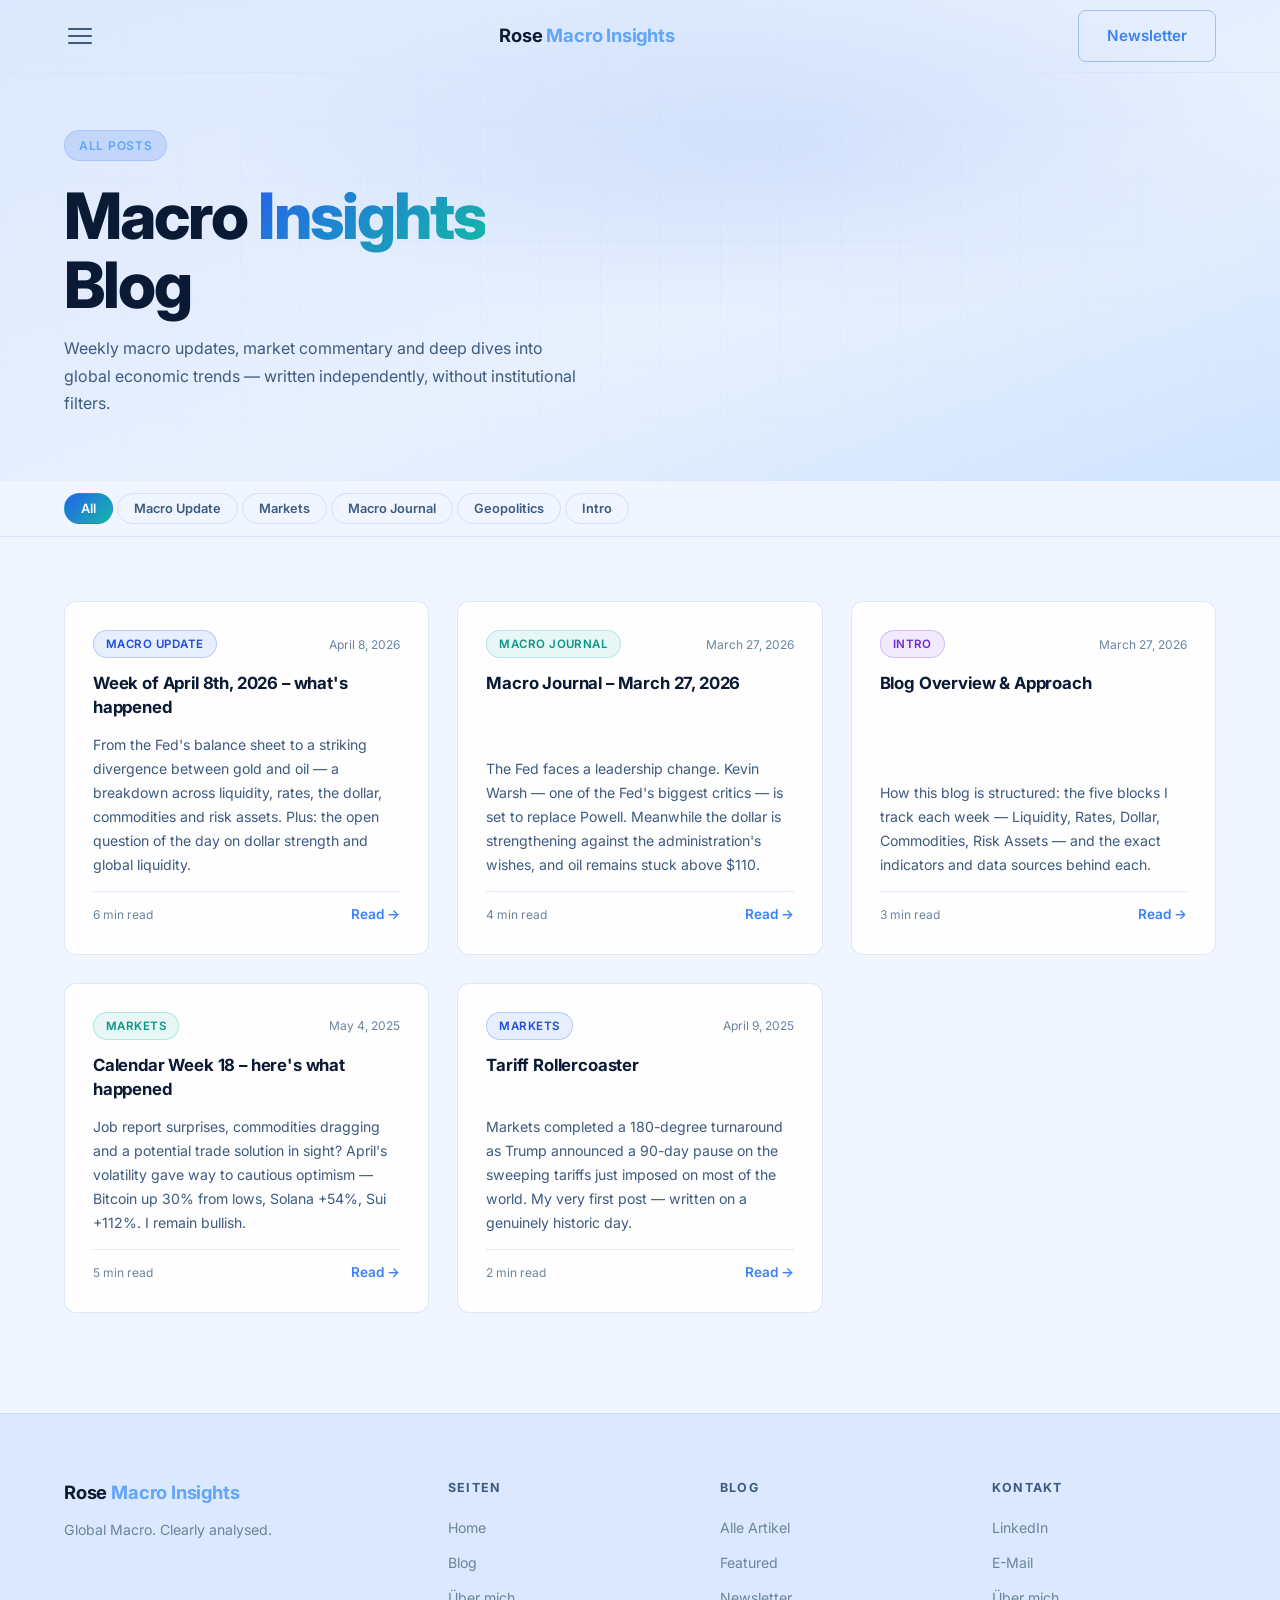
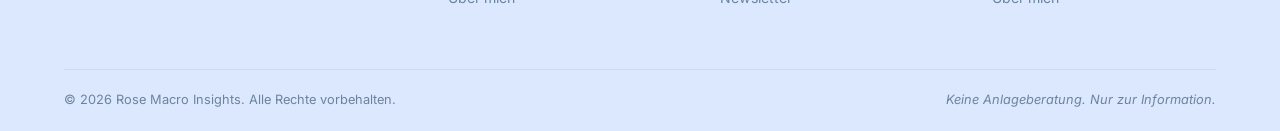
==== commit c43b0543: "Add burger menu (always visible), Blog + Über mich pages, fix all nav links - Burger menu now always" ====
--- a/blog.html
+++ b/blog.html
@@ -27,11 +27,9 @@
         <nav class="nav__drop-links">
           <a href="index.html" class="nav__drop-link"><span class="nav__drop-num">01</span>Home</a>
           <a href="blog.html" class="nav__drop-link nav__drop-link--active"><span class="nav__drop-num">02</span>Blog</a>
-          <a href="index.html#insights" class="nav__drop-link"><span class="nav__drop-num">03</span>Insights</a>
-          <a href="index.html#themes" class="nav__drop-link"><span class="nav__drop-num">04</span>Themes</a>
-          <a href="index.html#about" class="nav__drop-link"><span class="nav__drop-num">05</span>About</a>
+          <a href="ueber-mich.html" class="nav__drop-link"><span class="nav__drop-num">03</span>Über mich</a>
         </nav>
-        <a href="index.html#subscribe" class="btn btn--primary nav__drop-cta">Subscribe</a>
+        <a href="index.html#subscribe" class="btn btn--primary nav__drop-cta">Newsletter abonnieren</a>
       </div>
     </div>
   </header>
@@ -191,27 +189,28 @@
       </div>
       <div class="footer__links">
         <div class="footer__col">
+          <h4>Seiten</h4>
+          <a href="index.html">Home</a>
+          <a href="blog.html">Blog</a>
+          <a href="ueber-mich.html">Über mich</a>
+        </div>
+        <div class="footer__col">
           <h4>Blog</h4>
-          <a href="blog.html">All Posts</a>
-          <a href="index.html#insights">Featured</a>
+          <a href="blog.html">Alle Artikel</a>
+          <a href="artikel/das-ende-der-alten-ordnung.html">Featured</a>
           <a href="index.html#subscribe">Newsletter</a>
         </div>
         <div class="footer__col">
-          <h4>Topics</h4>
-          <a href="#">Macro Update</a>
-          <a href="#">Markets</a>
-          <a href="#">Geopolitics</a>
-        </div>
-        <div class="footer__col">
-          <h4>Connect</h4>
-          <a href="https://www.linkedin.com/in/lennartrose" target="_blank">LinkedIn</a>
+          <h4>Kontakt</h4>
+          <a href="https://www.linkedin.com/in/lennartrose" target="_blank" rel="noopener">LinkedIn</a>
           <a href="mailto:roselennart11@gmail.com">E-Mail</a>
+          <a href="ueber-mich.html">Über mich</a>
         </div>
       </div>
     </div>
     <div class="footer__bottom container">
-      <span>© 2026 Rose Macro Insights. All rights reserved.</span>
-      <span class="footer__disclaimer">Not investment advice. For informational purposes only.</span>
+      <span>© 2026 Rose Macro Insights. Alle Rechte vorbehalten.</span>
+      <span class="footer__disclaimer">Keine Anlageberatung. Nur zur Information.</span>
     </div>
   </footer>
 
--- a/css/style.css
+++ b/css/style.css
@@ -228,7 +228,7 @@
 .nav__links a:hover { color: var(--text-heading); }
 
 .nav__burger {
-  display: none;
+  display: flex;
   flex-direction: column;
   gap: 5px;
   background: none;
@@ -721,8 +721,6 @@
   .footer__brand { grid-column: 1 / -1; }
 }
 @media (max-width: 768px) {
-  .nav__links { display: none; }
-  .nav__burger { display: flex; }
   .hero__inner { padding: 120px 0 80px; }
   .hero__scroll { display: none; }
   .featured__card { padding: 32px 28px; }
@@ -875,6 +873,151 @@
 @media (max-width: 640px)  { .blog-grid { grid-template-columns: 1fr; } }
 
 /* =====================================================
+   ÜBER MICH PAGE
+   ===================================================== */
+.about-hero {
+  min-height: 48vh;
+  display: flex;
+  align-items: flex-end;
+  position: relative;
+  overflow: hidden;
+  background: var(--hero-bg);
+  padding-bottom: 72px;
+}
+.about-hero__bg {
+  position: absolute; inset: 0;
+  background: radial-gradient(ellipse 70% 60% at 30% 50%, rgba(37,99,235,0.12) 0%, transparent 60%),
+              radial-gradient(ellipse 50% 50% at 80% 20%, rgba(20,184,166,0.08) 0%, transparent 50%);
+  pointer-events: none;
+}
+.about-hero__grid {
+  position: absolute; inset: 0;
+  background-image:
+    linear-gradient(rgba(96,165,250,0.04) 1px, transparent 1px),
+    linear-gradient(90deg, rgba(96,165,250,0.04) 1px, transparent 1px);
+  background-size: 60px 60px;
+  pointer-events: none;
+  mask-image: radial-gradient(ellipse 80% 80% at 50% 50%, black 30%, transparent 100%);
+}
+.about-hero__inner {
+  position: relative; z-index: 2;
+  padding-top: 140px;
+  max-width: 800px;
+}
+.about-hero__tag {
+  display: inline-block;
+  padding: 6px 16px;
+  background: rgba(37,99,235,0.15);
+  border: 1px solid rgba(96,165,250,0.3);
+  border-radius: 99px;
+  font-size: 0.78rem; font-weight: 600;
+  letter-spacing: 0.06em; text-transform: uppercase;
+  color: var(--blue-200); margin-bottom: 24px;
+}
+.about-hero__title {
+  font-size: clamp(2.2rem, 5vw, 4rem);
+  font-weight: 800;
+  letter-spacing: -0.03em;
+  line-height: 1.1;
+  margin-bottom: 20px;
+  color: var(--text-heading);
+}
+.about-hero__sub {
+  font-size: clamp(0.95rem, 1.4vw, 1.1rem);
+  color: var(--text-muted);
+  max-width: 560px;
+  line-height: 1.7;
+}
+
+.about-page { padding: 80px 0 100px; }
+.about-page__inner { max-width: 800px; }
+.about-page__block { margin-bottom: 0; }
+.about-page__divider {
+  height: 1px;
+  background: var(--border-soft);
+  margin: 56px 0;
+}
+.about-page__label {
+  font-size: 0.72rem; font-weight: 700;
+  text-transform: uppercase; letter-spacing: 0.12em;
+  color: var(--blue-300); margin-bottom: 20px;
+}
+.about-page__text {
+  color: var(--text-muted);
+  font-size: 1rem;
+  line-height: 1.85;
+  margin-bottom: 18px;
+}
+.about-page__text strong { color: var(--text-primary); font-weight: 600; }
+
+.about-page__focuses {
+  display: grid;
+  grid-template-columns: repeat(2, 1fr);
+  gap: 20px;
+}
+.focus-card {
+  background: var(--bg-card);
+  border: 1px solid var(--border);
+  border-radius: var(--radius);
+  padding: 24px;
+  transition: all var(--transition);
+}
+.focus-card:hover {
+  border-color: var(--border-h);
+  background: var(--bg-card-h);
+  transform: translateY(-2px);
+}
+.focus-card__icon {
+  width: 44px; height: 44px;
+  border-radius: 10px;
+  background: rgba(37,99,235,0.12);
+  border: 1px solid var(--border-h);
+  display: flex; align-items: center; justify-content: center;
+  color: var(--blue-300);
+  margin-bottom: 16px;
+}
+.focus-card h3 { font-size: 0.95rem; font-weight: 700; color: var(--text-heading); margin-bottom: 8px; }
+.focus-card p  { font-size: 0.85rem; color: var(--text-muted); line-height: 1.65; }
+
+.about-page__tags { display: flex; flex-wrap: wrap; gap: 8px; }
+.about-page__links { display: flex; flex-wrap: wrap; gap: 16px; margin-top: 24px; }
+.about-page__link {
+  display: inline-flex;
+  align-items: center;
+  gap: 8px;
+  padding: 11px 22px;
+  border-radius: 8px;
+  font-size: 0.9rem;
+  font-weight: 600;
+  transition: all var(--transition);
+  color: var(--text-muted);
+  border: 1.5px solid var(--border);
+}
+.about-page__link:hover {
+  border-color: var(--border-h);
+  color: var(--text-heading);
+  background: var(--bg-card);
+}
+.about-page__link--primary {
+  background: var(--gradient-main);
+  color: #fff;
+  border-color: transparent;
+  box-shadow: 0 4px 20px rgba(37,99,235,0.3);
+}
+.about-page__link--primary:hover {
+  transform: translateY(-2px);
+  box-shadow: 0 8px 28px rgba(37,99,235,0.45);
+  color: #fff;
+  border-color: transparent;
+  background: var(--gradient-main);
+}
+
+@media (max-width: 640px) {
+  .about-page__focuses { grid-template-columns: 1fr; }
+  .about-hero__inner { padding-top: 120px; }
+}
+
+/* =====================================================
    SCROLL ANIMATION UTILITY
    ===================================================== */
 .fade-in {
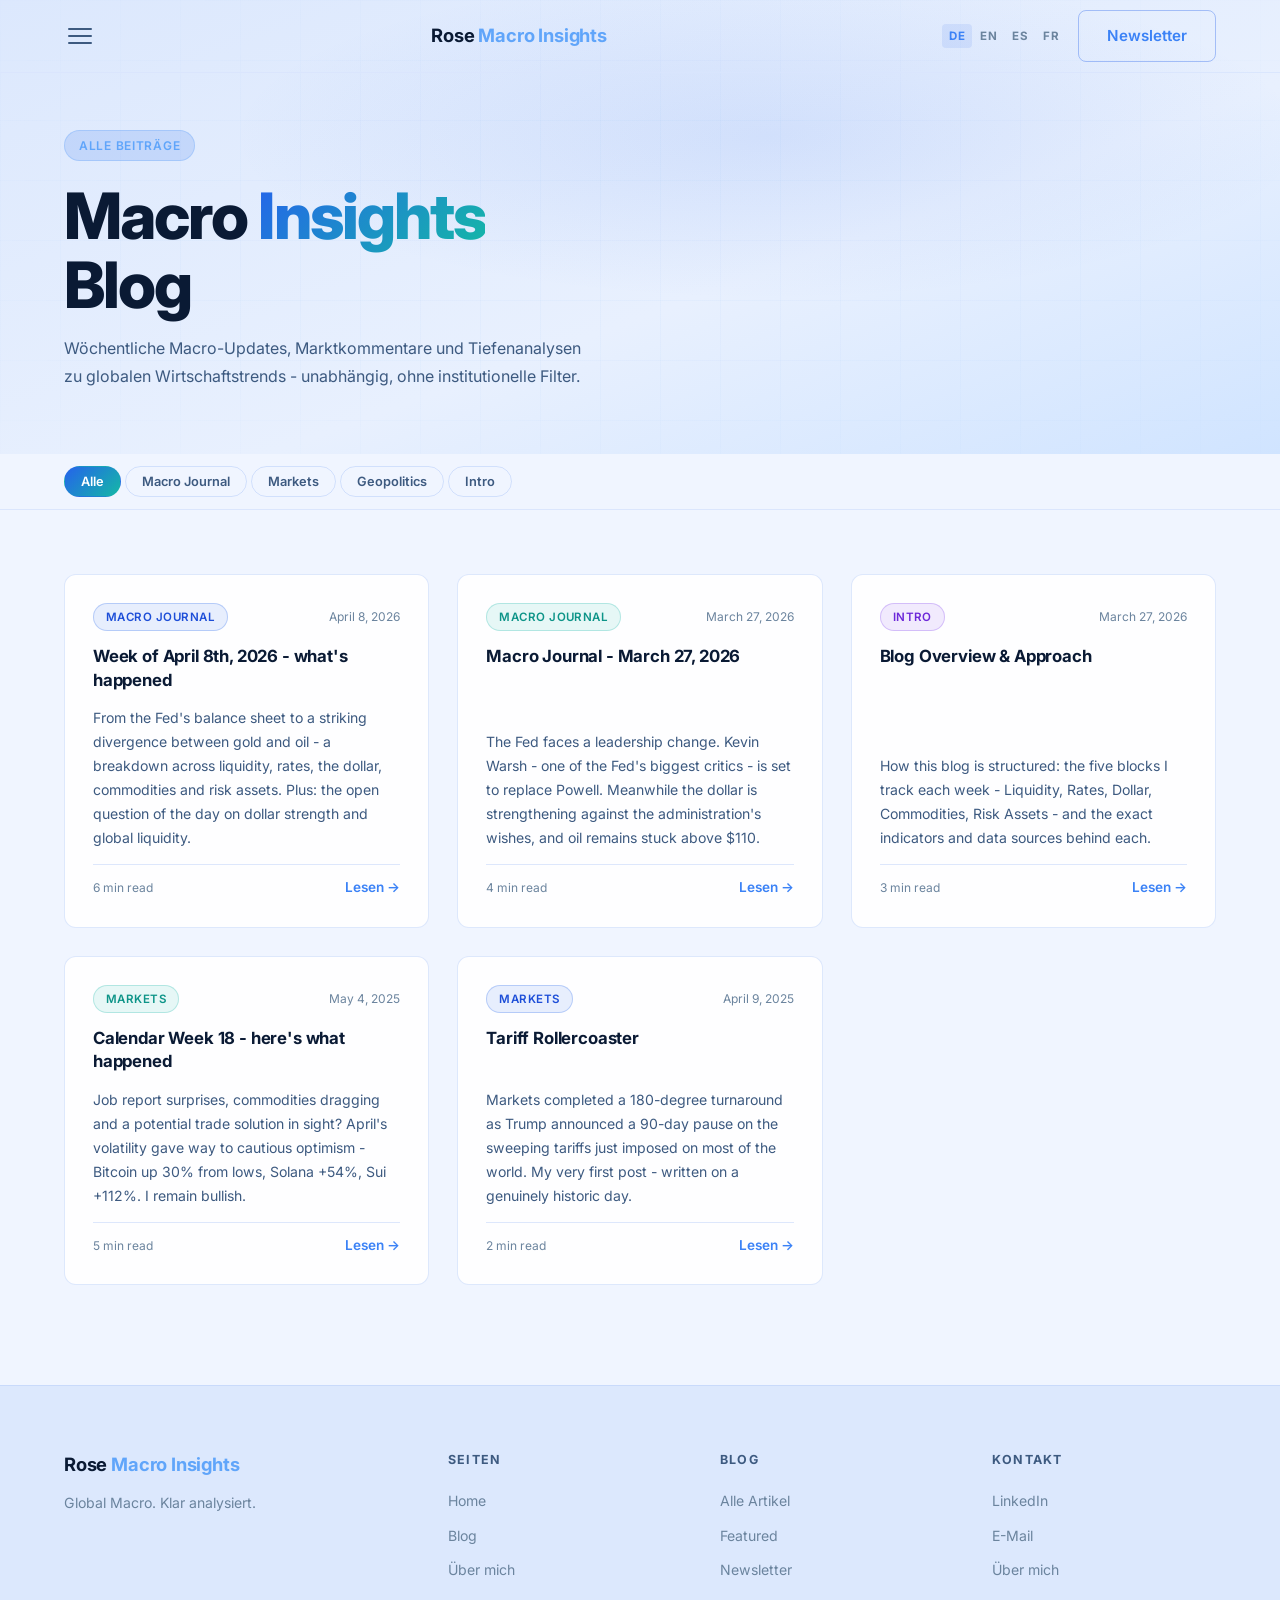
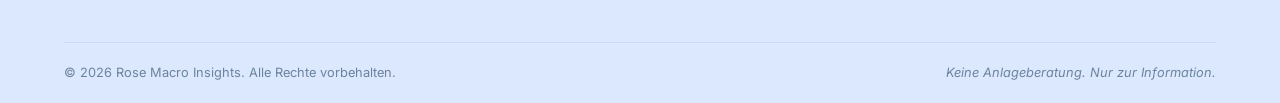
==== commit 4a78acc9: "Add lang switcher, burger menu pages, real blog posts, and i18n support - Always-visible burger menu" ====
--- a/blog.html
+++ b/blog.html
@@ -1,35 +1,50 @@
 <!DOCTYPE html>
-<html lang="en">
+<html lang="de">
 <head>
   <meta charset="UTF-8" />
   <meta name="viewport" content="width=device-width, initial-scale=1.0" />
-  <title>Blog — Rose Macro Insights</title>
+  <title>Blog - Rose Macro Insights</title>
   <link rel="preconnect" href="https://fonts.googleapis.com" />
   <link rel="preconnect" href="https://fonts.gstatic.com" crossorigin />
   <link href="https://fonts.googleapis.com/css2?family=Inter:wght@300;400;500;600;700;800&family=Playfair+Display:wght@400;700&display=swap" rel="stylesheet" />
   <link rel="stylesheet" href="css/style.css" />
+  <script>(function(){var l=localStorage.getItem('rmi-lang');if(l&&['de','en','es','fr'].includes(l))document.documentElement.lang=l;})();</script>
 </head>
 <body>
 
   <!-- NAV -->
   <header class="nav" id="nav">
     <div class="nav__inner container">
-      <button class="nav__burger" id="burger" aria-label="Open menu">
+      <button class="nav__burger" id="burger" aria-label="Menü öffnen">
         <span></span><span></span><span></span>
       </button>
       <a href="index.html" class="nav__logo">
         <span class="logo-rose">Rose</span><span class="logo-macro"> Macro Insights</span>
       </a>
-      <a href="index.html#subscribe" class="btn btn--outline nav__cta">Newsletter</a>
+      <div class="nav__right">
+        <div class="lang-switcher">
+          <button class="lang-btn lang-btn--active" data-lang="de">DE</button>
+          <button class="lang-btn" data-lang="en">EN</button>
+          <button class="lang-btn" data-lang="es">ES</button>
+          <button class="lang-btn" data-lang="fr">FR</button>
+        </div>
+        <a href="index.html#subscribe" class="btn btn--outline nav__cta" data-i18n="nav.newsletter">Newsletter</a>
+      </div>
     </div>
     <div class="nav__dropdown" id="nav-dropdown">
       <div class="container nav__dropdown-inner">
         <nav class="nav__drop-links">
-          <a href="index.html" class="nav__drop-link"><span class="nav__drop-num">01</span>Home</a>
-          <a href="blog.html" class="nav__drop-link nav__drop-link--active"><span class="nav__drop-num">02</span>Blog</a>
-          <a href="ueber-mich.html" class="nav__drop-link"><span class="nav__drop-num">03</span>Über mich</a>
+          <a href="index.html" class="nav__drop-link">
+            <span class="nav__drop-num">01</span><span data-i18n="nav.home">Home</span>
+          </a>
+          <a href="blog.html" class="nav__drop-link nav__drop-link--active">
+            <span class="nav__drop-num">02</span><span data-i18n="nav.blog">Blog</span>
+          </a>
+          <a href="ueber-mich.html" class="nav__drop-link">
+            <span class="nav__drop-num">03</span><span data-i18n="nav.about">Über mich</span>
+          </a>
         </nav>
-        <a href="index.html#subscribe" class="btn btn--primary nav__drop-cta">Newsletter abonnieren</a>
+        <a href="index.html#subscribe" class="btn btn--primary nav__drop-cta" data-i18n="nav.newsletter-cta">Newsletter abonnieren</a>
       </div>
     </div>
   </header>
@@ -39,13 +54,13 @@
     <div class="blog-hero__bg"></div>
     <div class="blog-hero__grid"></div>
     <div class="container blog-hero__inner">
-      <div class="blog-hero__tag">All Posts</div>
-      <h1 class="blog-hero__title">
+      <div class="blog-hero__tag" data-i18n="blog.hero.tag">Alle Beiträge</div>
+      <h1 class="blog-hero__title" data-i18n-html="blog.hero.title">
         Macro <span class="gradient-text">Insights</span><br />Blog
       </h1>
-      <p class="blog-hero__sub">
-        Weekly macro updates, market commentary and deep dives into global
-        economic trends — written independently, without institutional filters.
+      <p class="blog-hero__sub" data-i18n="blog.hero.sub">
+        Wöchentliche Macro-Updates, Marktkommentare und Tiefenanalysen zu globalen
+        Wirtschaftstrends - unabhängig, ohne institutionelle Filter.
       </p>
     </div>
   </section>
@@ -53,12 +68,11 @@
   <!-- FILTER BAR -->
   <div class="blog-filter">
     <div class="container blog-filter__inner">
-      <button class="filter-btn filter-btn--active" data-filter="all">All</button>
-      <button class="filter-btn" data-filter="macro-update">Macro Update</button>
-      <button class="filter-btn" data-filter="markets">Markets</button>
-      <button class="filter-btn" data-filter="macro-journal">Macro Journal</button>
-      <button class="filter-btn" data-filter="geopolitik">Geopolitics</button>
-      <button class="filter-btn" data-filter="intro">Intro</button>
+      <button class="filter-btn filter-btn--active" data-filter="all" data-i18n="blog.filter.all">Alle</button>
+      <button class="filter-btn" data-filter="macro-journal" data-i18n="blog.filter.mj">Macro Journal</button>
+      <button class="filter-btn" data-filter="markets" data-i18n="blog.filter.markets">Markets</button>
+      <button class="filter-btn" data-filter="geopolitik" data-i18n="blog.filter.geo">Geopolitics</button>
+      <button class="filter-btn" data-filter="intro" data-i18n="blog.filter.intro">Intro</button>
     </div>
   </div>
 
@@ -67,28 +81,28 @@
     <div class="container blog-grid" id="blog-grid">
 
       <!-- April 8, 2026 -->
-      <article class="blog-card" data-category="macro-update">
-        <div class="blog-card__top">
-          <span class="tag tag--blue">Macro Update</span>
+      <article class="blog-card" data-category="macro-journal">
+        <div class="blog-card__top">
+          <span class="tag tag--blue">Macro Journal</span>
           <span class="blog-card__date">April 8, 2026</span>
         </div>
         <h2 class="blog-card__title">
           <a href="artikel/weekly-update-april-8-2026.html">
-            Week of April 8th, 2026 – what's happened
-          </a>
-        </h2>
-        <p class="blog-card__excerpt">
-          From the Fed's balance sheet to a striking divergence between gold and oil —
+            Week of April 8th, 2026 - what's happened
+          </a>
+        </h2>
+        <p class="blog-card__excerpt">
+          From the Fed's balance sheet to a striking divergence between gold and oil -
           a breakdown across liquidity, rates, the dollar, commodities and risk assets.
           Plus: the open question of the day on dollar strength and global liquidity.
         </p>
         <div class="blog-card__footer">
           <span class="blog-card__read">6 min read</span>
-          <a href="artikel/weekly-update-april-8-2026.html" class="card__link">Read →</a>
-        </div>
-      </article>
-
-      <!-- March 27, 2026 — Macro Journal -->
+          <a href="artikel/weekly-update-april-8-2026.html" class="card__link" data-i18n="card.read-more">Lesen →</a>
+        </div>
+      </article>
+
+      <!-- March 27, 2026 - Macro Journal -->
       <article class="blog-card" data-category="macro-journal">
         <div class="blog-card__top">
           <span class="tag tag--teal">Macro Journal</span>
@@ -96,21 +110,21 @@
         </div>
         <h2 class="blog-card__title">
           <a href="artikel/macro-journal-march-27-2026.html">
-            Macro Journal – March 27, 2026
-          </a>
-        </h2>
-        <p class="blog-card__excerpt">
-          The Fed faces a leadership change. Kevin Warsh — one of the Fed's biggest critics —
+            Macro Journal - March 27, 2026
+          </a>
+        </h2>
+        <p class="blog-card__excerpt">
+          The Fed faces a leadership change. Kevin Warsh - one of the Fed's biggest critics -
           is set to replace Powell. Meanwhile the dollar is strengthening against the
           administration's wishes, and oil remains stuck above $110.
         </p>
         <div class="blog-card__footer">
           <span class="blog-card__read">4 min read</span>
-          <a href="artikel/macro-journal-march-27-2026.html" class="card__link">Read →</a>
-        </div>
-      </article>
-
-      <!-- March 27, 2026 — Blog Overview -->
+          <a href="artikel/macro-journal-march-27-2026.html" class="card__link" data-i18n="card.read-more">Lesen →</a>
+        </div>
+      </article>
+
+      <!-- March 27, 2026 - Blog Overview -->
       <article class="blog-card" data-category="intro">
         <div class="blog-card__top">
           <span class="tag tag--violet">Intro</span>
@@ -122,12 +136,12 @@
           </a>
         </h2>
         <p class="blog-card__excerpt">
-          How this blog is structured: the five blocks I track each week — Liquidity, Rates,
-          Dollar, Commodities, Risk Assets — and the exact indicators and data sources behind each.
+          How this blog is structured: the five blocks I track each week - Liquidity,
+          Rates, Dollar, Commodities, Risk Assets - and the exact indicators and data sources behind each.
         </p>
         <div class="blog-card__footer">
           <span class="blog-card__read">3 min read</span>
-          <a href="artikel/blog-overview-approach.html" class="card__link">Read →</a>
+          <a href="artikel/blog-overview-approach.html" class="card__link" data-i18n="card.read-more">Lesen →</a>
         </div>
       </article>
 
@@ -139,17 +153,17 @@
         </div>
         <h2 class="blog-card__title">
           <a href="artikel/cw18-may-2025.html">
-            Calendar Week 18 – here's what happened
+            Calendar Week 18 - here's what happened
           </a>
         </h2>
         <p class="blog-card__excerpt">
           Job report surprises, commodities dragging and a potential trade solution in sight?
-          April's volatility gave way to cautious optimism — Bitcoin up 30% from lows,
+          April's volatility gave way to cautious optimism - Bitcoin up 30% from lows,
           Solana +54%, Sui +112%. I remain bullish.
         </p>
         <div class="blog-card__footer">
           <span class="blog-card__read">5 min read</span>
-          <a href="artikel/cw18-may-2025.html" class="card__link">Read →</a>
+          <a href="artikel/cw18-may-2025.html" class="card__link" data-i18n="card.read-more">Lesen →</a>
         </div>
       </article>
 
@@ -166,12 +180,12 @@
         </h2>
         <p class="blog-card__excerpt">
           Markets completed a 180-degree turnaround as Trump announced a 90-day pause on
-          the sweeping tariffs just imposed on most of the world. My very first post —
+          the sweeping tariffs just imposed on most of the world. My very first post -
           written on a genuinely historic day.
         </p>
         <div class="blog-card__footer">
           <span class="blog-card__read">2 min read</span>
-          <a href="artikel/tariff-rollercoaster-april-2025.html" class="card__link">Read →</a>
+          <a href="artikel/tariff-rollercoaster-april-2025.html" class="card__link" data-i18n="card.read-more">Lesen →</a>
         </div>
       </article>
 
@@ -185,35 +199,36 @@
         <a href="index.html" class="nav__logo">
           <span class="logo-rose">Rose</span><span class="logo-macro"> Macro Insights</span>
         </a>
-        <p class="footer__tagline">Global Macro. Clearly analysed.</p>
+        <p class="footer__tagline" data-i18n="footer.tagline">Global Macro. Klar analysiert.</p>
       </div>
       <div class="footer__links">
         <div class="footer__col">
-          <h4>Seiten</h4>
-          <a href="index.html">Home</a>
-          <a href="blog.html">Blog</a>
-          <a href="ueber-mich.html">Über mich</a>
+          <h4 data-i18n="footer.col1">Seiten</h4>
+          <a href="index.html" data-i18n="nav.home">Home</a>
+          <a href="blog.html" data-i18n="nav.blog">Blog</a>
+          <a href="ueber-mich.html" data-i18n="nav.about">Über mich</a>
         </div>
         <div class="footer__col">
-          <h4>Blog</h4>
-          <a href="blog.html">Alle Artikel</a>
-          <a href="artikel/das-ende-der-alten-ordnung.html">Featured</a>
-          <a href="index.html#subscribe">Newsletter</a>
+          <h4 data-i18n="footer.col2">Blog</h4>
+          <a href="blog.html" data-i18n="footer.all-articles">Alle Artikel</a>
+          <a href="artikel/das-ende-der-alten-ordnung.html" data-i18n="footer.featured">Featured</a>
+          <a href="index.html#subscribe" data-i18n="footer.newsletter">Newsletter</a>
         </div>
         <div class="footer__col">
-          <h4>Kontakt</h4>
+          <h4 data-i18n="footer.col3">Kontakt</h4>
           <a href="https://www.linkedin.com/in/lennartrose" target="_blank" rel="noopener">LinkedIn</a>
           <a href="mailto:roselennart11@gmail.com">E-Mail</a>
-          <a href="ueber-mich.html">Über mich</a>
+          <a href="ueber-mich.html" data-i18n="nav.about">Über mich</a>
         </div>
       </div>
     </div>
     <div class="footer__bottom container">
-      <span>© 2026 Rose Macro Insights. Alle Rechte vorbehalten.</span>
-      <span class="footer__disclaimer">Keine Anlageberatung. Nur zur Information.</span>
+      <span data-i18n="footer.copyright">© 2026 Rose Macro Insights. Alle Rechte vorbehalten.</span>
+      <span class="footer__disclaimer" data-i18n="footer.disclaimer">Keine Anlageberatung. Nur zur Information.</span>
     </div>
   </footer>
 
+  <script src="js/i18n.js"></script>
   <script src="js/main.js"></script>
 </body>
 </html>
--- a/css/style.css
+++ b/css/style.css
@@ -244,6 +244,36 @@
   border-radius: 2px;
   transition: all var(--transition);
 }
+/* Nav right group (lang switcher + CTA) */
+.nav__right {
+  display: flex;
+  align-items: center;
+  gap: 12px;
+}
+.lang-switcher {
+  display: flex;
+  align-items: center;
+  gap: 1px;
+}
+.lang-btn {
+  background: transparent;
+  border: none;
+  padding: 5px 7px;
+  font-size: 0.72rem;
+  font-weight: 700;
+  color: var(--text-faint);
+  cursor: pointer;
+  border-radius: 4px;
+  letter-spacing: 0.04em;
+  transition: all var(--transition);
+  font-family: var(--font-sans);
+}
+.lang-btn:hover { color: var(--text-primary); }
+.lang-btn--active {
+  color: var(--blue-300);
+  background: rgba(37, 99, 235, 0.1);
+}
+
 /* Dropdown nav */
 .nav__cta { display: none; }
 @media (min-width: 480px) { .nav__cta { display: inline-flex; } }
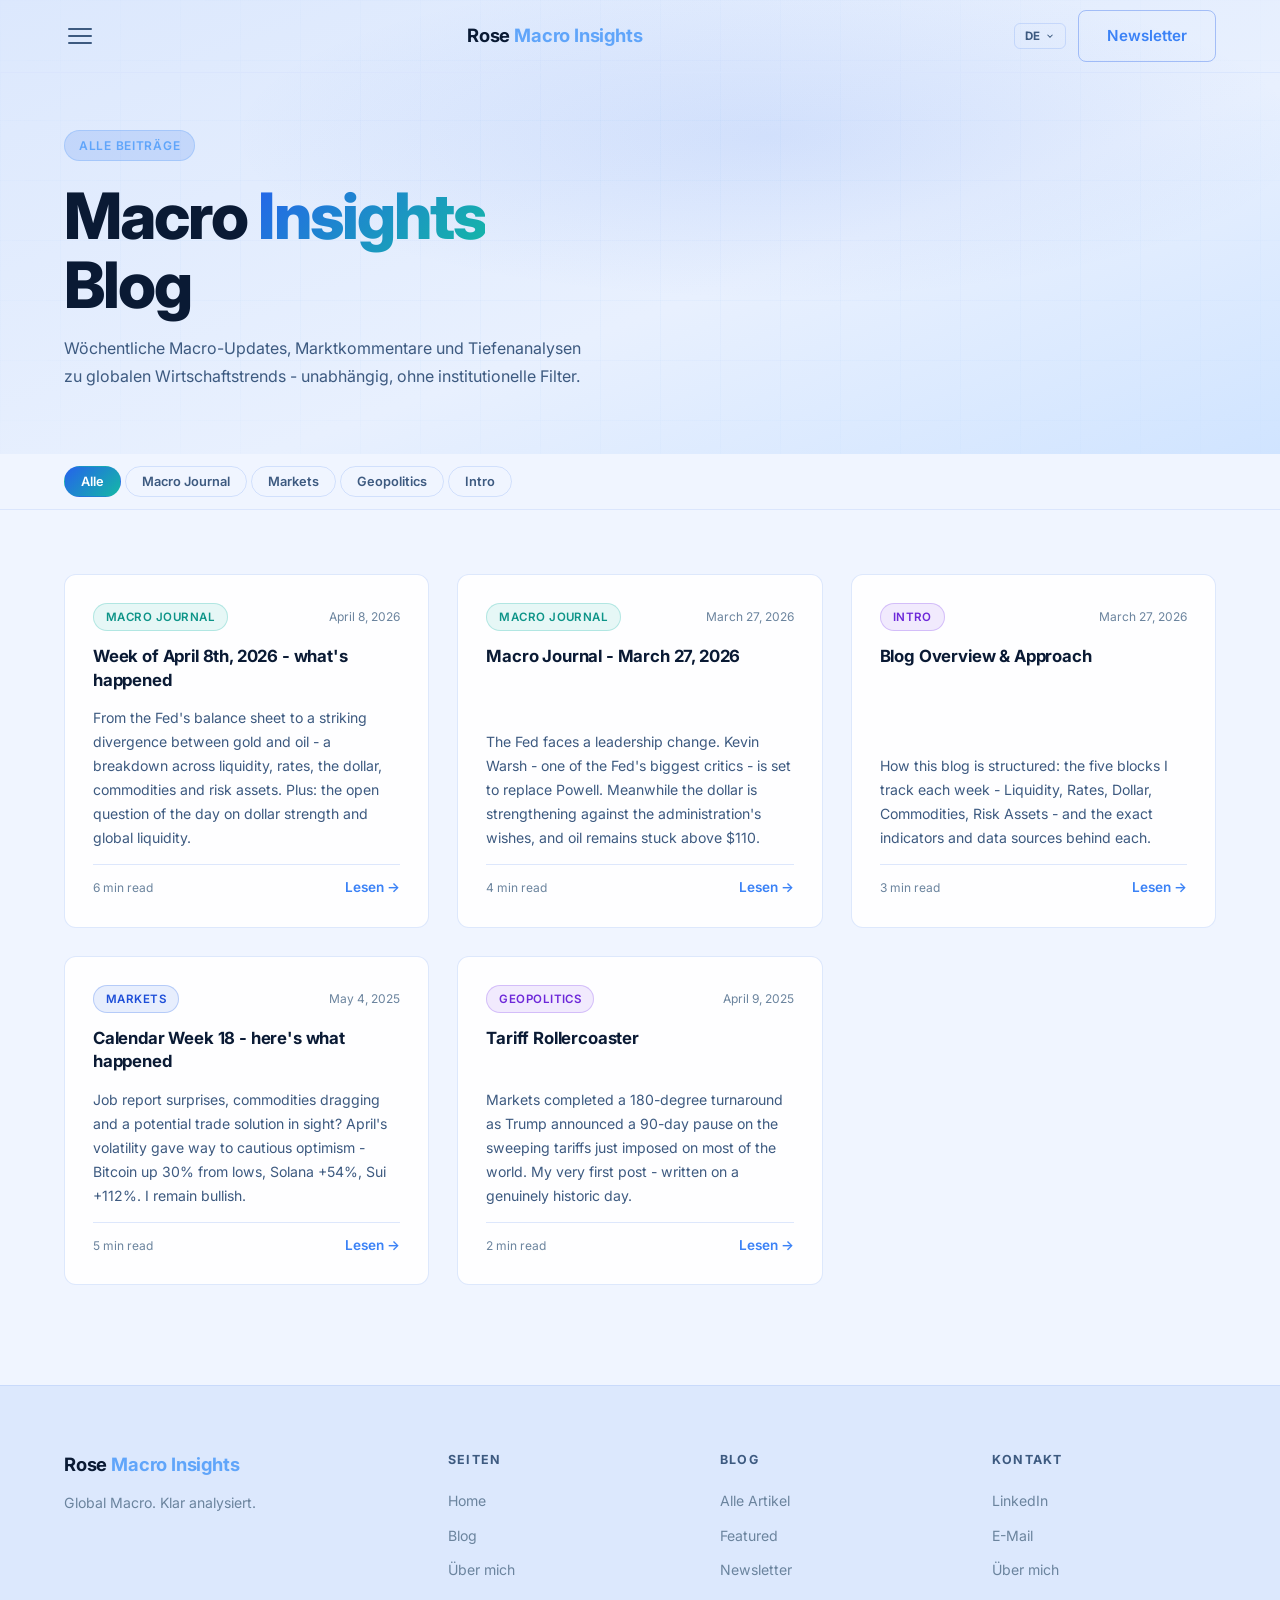
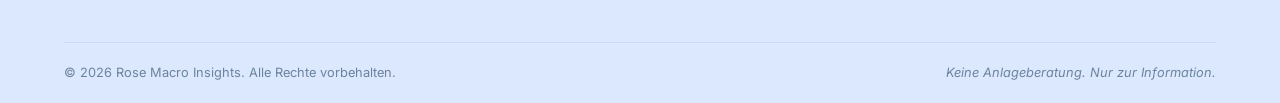
==== commit 765138ba: "Compact lang dropdown, consistent category colors, remove ticker, vertical burger menu - Replace 4-b" ====
--- a/blog.html
+++ b/blog.html
@@ -22,11 +22,17 @@
         <span class="logo-rose">Rose</span><span class="logo-macro"> Macro Insights</span>
       </a>
       <div class="nav__right">
-        <div class="lang-switcher">
-          <button class="lang-btn lang-btn--active" data-lang="de">DE</button>
-          <button class="lang-btn" data-lang="en">EN</button>
-          <button class="lang-btn" data-lang="es">ES</button>
-          <button class="lang-btn" data-lang="fr">FR</button>
+        <div class="lang-dropdown" id="lang-dropdown">
+          <button class="lang-dropdown__trigger" id="lang-trigger" aria-label="Sprache wählen" aria-expanded="false">
+            <span id="lang-current">DE</span>
+            <svg width="10" height="10" viewBox="0 0 24 24" fill="none" stroke="currentColor" stroke-width="2.5" aria-hidden="true"><polyline points="6 9 12 15 18 9"/></svg>
+          </button>
+          <div class="lang-dropdown__menu">
+            <button class="lang-option" data-lang="de">DE</button>
+            <button class="lang-option" data-lang="en">EN</button>
+            <button class="lang-option" data-lang="es">ES</button>
+            <button class="lang-option" data-lang="fr">FR</button>
+          </div>
         </div>
         <a href="index.html#subscribe" class="btn btn--outline nav__cta" data-i18n="nav.newsletter">Newsletter</a>
       </div>
@@ -83,7 +89,7 @@
       <!-- April 8, 2026 -->
       <article class="blog-card" data-category="macro-journal">
         <div class="blog-card__top">
-          <span class="tag tag--blue">Macro Journal</span>
+          <span class="tag tag--teal">Macro Journal</span>
           <span class="blog-card__date">April 8, 2026</span>
         </div>
         <h2 class="blog-card__title">
@@ -148,7 +154,7 @@
       <!-- May 4, 2025 -->
       <article class="blog-card" data-category="markets">
         <div class="blog-card__top">
-          <span class="tag tag--teal">Markets</span>
+          <span class="tag tag--blue">Markets</span>
           <span class="blog-card__date">May 4, 2025</span>
         </div>
         <h2 class="blog-card__title">
@@ -170,7 +176,7 @@
       <!-- April 9, 2025 -->
       <article class="blog-card" data-category="geopolitik">
         <div class="blog-card__top">
-          <span class="tag tag--blue">Markets</span>
+          <span class="tag tag--violet">Geopolitics</span>
           <span class="blog-card__date">April 9, 2025</span>
         </div>
         <h2 class="blog-card__title">
--- a/css/style.css
+++ b/css/style.css
@@ -250,29 +250,63 @@
   align-items: center;
   gap: 12px;
 }
-.lang-switcher {
+/* Lang dropdown */
+.lang-dropdown { position: relative; }
+.lang-dropdown__trigger {
   display: flex;
   align-items: center;
-  gap: 1px;
-}
-.lang-btn {
+  gap: 4px;
+  background: transparent;
+  border: 1px solid var(--border);
+  padding: 5px 10px;
+  font-size: 0.72rem;
+  font-weight: 700;
+  color: var(--text-muted);
+  cursor: pointer;
+  border-radius: 6px;
+  letter-spacing: 0.06em;
+  transition: all var(--transition);
+  font-family: var(--font-sans);
+}
+.lang-dropdown__trigger:hover {
+  border-color: var(--border-h);
+  color: var(--text-primary);
+}
+.lang-dropdown__trigger svg { transition: transform var(--transition); flex-shrink: 0; }
+.lang-dropdown.open .lang-dropdown__trigger { border-color: var(--border-h); color: var(--text-primary); }
+.lang-dropdown.open .lang-dropdown__trigger svg { transform: rotate(180deg); }
+.lang-dropdown__menu {
+  position: absolute;
+  right: 0;
+  top: calc(100% + 6px);
+  background: var(--nav-bg);
+  backdrop-filter: blur(20px);
+  border: 1px solid var(--border);
+  border-radius: 8px;
+  overflow: hidden;
+  display: none;
+  min-width: 64px;
+  box-shadow: 0 8px 24px rgba(0,0,0,0.25);
+  z-index: 200;
+}
+.lang-dropdown.open .lang-dropdown__menu { display: block; }
+.lang-option {
+  display: block;
+  width: 100%;
+  padding: 8px 16px;
   background: transparent;
   border: none;
-  padding: 5px 7px;
   font-size: 0.72rem;
   font-weight: 700;
-  color: var(--text-faint);
+  letter-spacing: 0.06em;
+  color: var(--text-muted);
   cursor: pointer;
-  border-radius: 4px;
-  letter-spacing: 0.04em;
+  text-align: center;
   transition: all var(--transition);
   font-family: var(--font-sans);
 }
-.lang-btn:hover { color: var(--text-primary); }
-.lang-btn--active {
-  color: var(--blue-300);
-  background: rgba(37, 99, 235, 0.1);
-}
+.lang-option:hover { background: var(--bg-card); color: var(--text-primary); }
+.lang-option--active { color: var(--blue-300); background: rgba(37,99,235,0.08); }
 
 /* Dropdown nav */
 .nav__cta { display: none; }
@@ -286,7 +320,7 @@
   max-height: 0;
   transition: max-height 0.4s cubic-bezier(0.4, 0, 0.2, 1);
 }
-.nav__dropdown.open { max-height: 320px; }
+.nav__dropdown.open { max-height: 300px; }
 .nav__dropdown-inner {
   display: flex;
   align-items: center;
@@ -297,8 +331,8 @@
 }
 .nav__drop-links {
   display: flex;
-  flex-wrap: wrap;
-  gap: 4px;
+  flex-direction: column;
+  gap: 2px;
 }
 .nav__drop-link {
   display: flex;
@@ -316,12 +350,7 @@
   background: var(--bg-card);
   color: var(--text-heading);
 }
-.nav__drop-num {
-  font-size: 0.65rem;
-  font-weight: 700;
-  color: var(--blue-300);
-  letter-spacing: 0.05em;
-}
+.nav__drop-num { display: none; }
 .nav__drop-cta { flex-shrink: 0; }
 
 @media (max-width: 640px) {
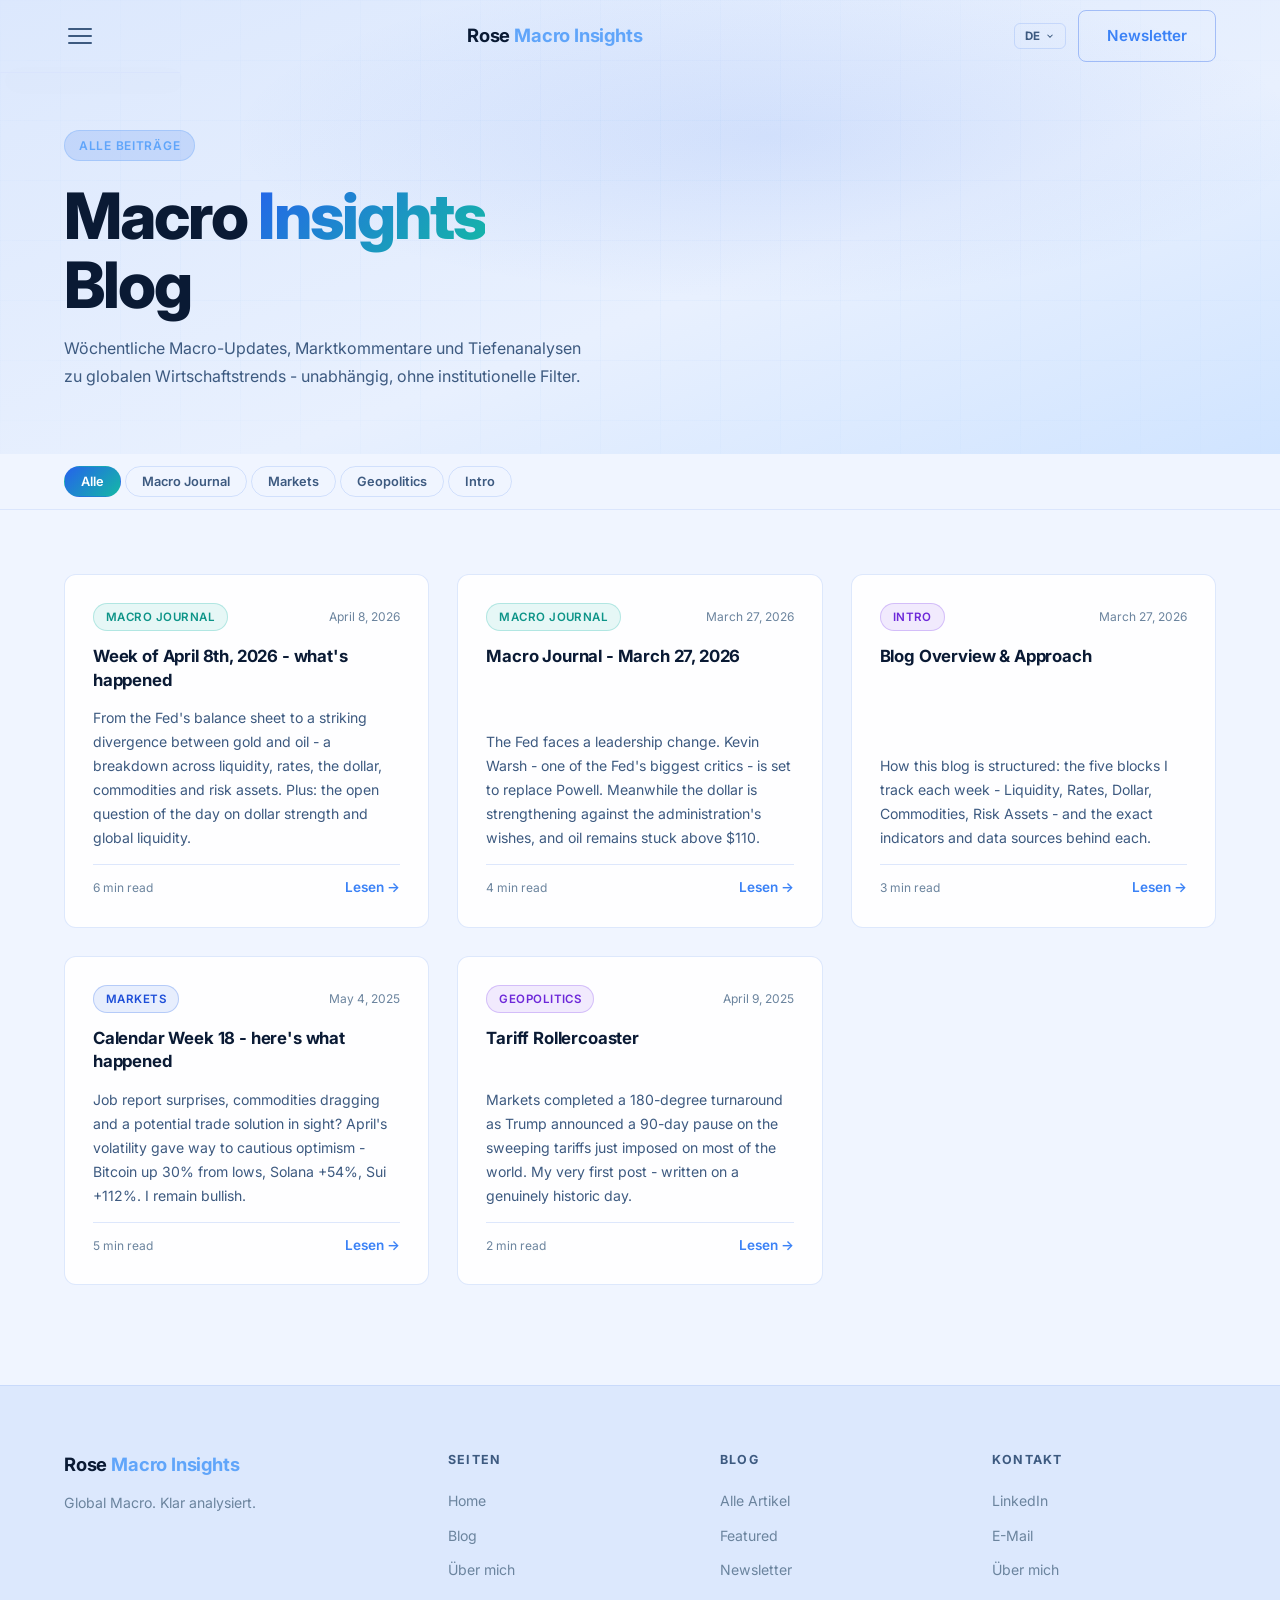
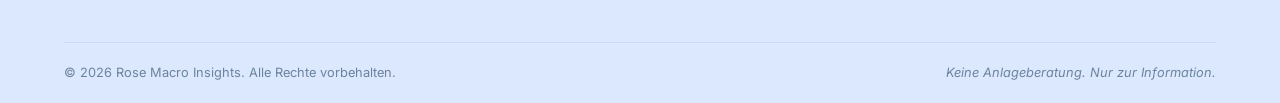
==== commit aa6ba014: "Burger dropdown left-panel, clickable insight cards, remove newsletter from dropdown - Burger menu n" ====
--- a/blog.html
+++ b/blog.html
@@ -50,7 +50,6 @@
             <span class="nav__drop-num">03</span><span data-i18n="nav.about">Über mich</span>
           </a>
         </nav>
-        <a href="index.html#subscribe" class="btn btn--primary nav__drop-cta" data-i18n="nav.newsletter-cta">Newsletter abonnieren</a>
       </div>
     </div>
   </header>
--- a/css/style.css
+++ b/css/style.css
@@ -313,21 +313,27 @@
 @media (min-width: 480px) { .nav__cta { display: inline-flex; } }
 
 .nav__dropdown {
+  position: absolute;
+  top: 100%;
+  left: 0;
   background: var(--nav-bg);
   backdrop-filter: blur(20px);
+  border-right: 1px solid var(--border-soft);
   border-bottom: 1px solid var(--border-soft);
+  border-radius: 0 0 12px 0;
+  box-shadow: 4px 8px 24px rgba(0,0,0,0.2);
   overflow: hidden;
   max-height: 0;
-  transition: max-height 0.4s cubic-bezier(0.4, 0, 0.2, 1);
-}
-.nav__dropdown.open { max-height: 300px; }
+  min-width: 180px;
+  transition: max-height 0.35s cubic-bezier(0.4, 0, 0.2, 1);
+  z-index: 99;
+}
+.nav__dropdown.open { max-height: 220px; }
 .nav__dropdown-inner {
-  display: flex;
-  align-items: center;
-  justify-content: space-between;
-  padding: 28px 0;
-  gap: 24px;
-  flex-wrap: wrap;
+  padding: 12px 8px;
+  width: auto;
+  max-width: none;
+  margin: 0;
 }
 .nav__drop-links {
   display: flex;
@@ -344,6 +350,7 @@
   font-weight: 500;
   color: var(--text-muted);
   transition: all var(--transition);
+  white-space: nowrap;
 }
 .nav__drop-link:hover,
 .nav__drop-link--active {
@@ -354,8 +361,7 @@
 .nav__drop-cta { flex-shrink: 0; }
 
 @media (max-width: 640px) {
-  .nav__dropdown-inner { flex-direction: column; align-items: flex-start; padding: 20px 0; }
-  .nav__drop-cta { width: 100%; justify-content: center; }
+  .nav__dropdown-inner { padding: 10px 8px; }
 }
 
 /* =====================================================
@@ -577,9 +583,17 @@
   border-top: 1px solid var(--border);
   margin-top: auto;
 }
-.card__link { font-size: 0.85rem; font-weight: 600; color: var(--blue-300); transition: color var(--transition); }
+.card__link { font-size: 0.85rem; font-weight: 600; color: var(--blue-300); transition: color var(--transition); position: relative; z-index: 2; }
 .card__link:hover { color: var(--blue-200); }
-.card__read { font-size: 0.75rem; color: var(--text-faint); }
+.card__read { font-size: 0.75rem; color: var(--text-faint); position: relative; z-index: 2; }
+/* Whole card clickable via title-link overlay */
+.card { cursor: pointer; }
+.card__title a::after {
+  content: '';
+  position: absolute;
+  inset: 0;
+  z-index: 1;
+}
 .insights__more { text-align: center; margin-top: 48px; }
 
 /* =====================================================
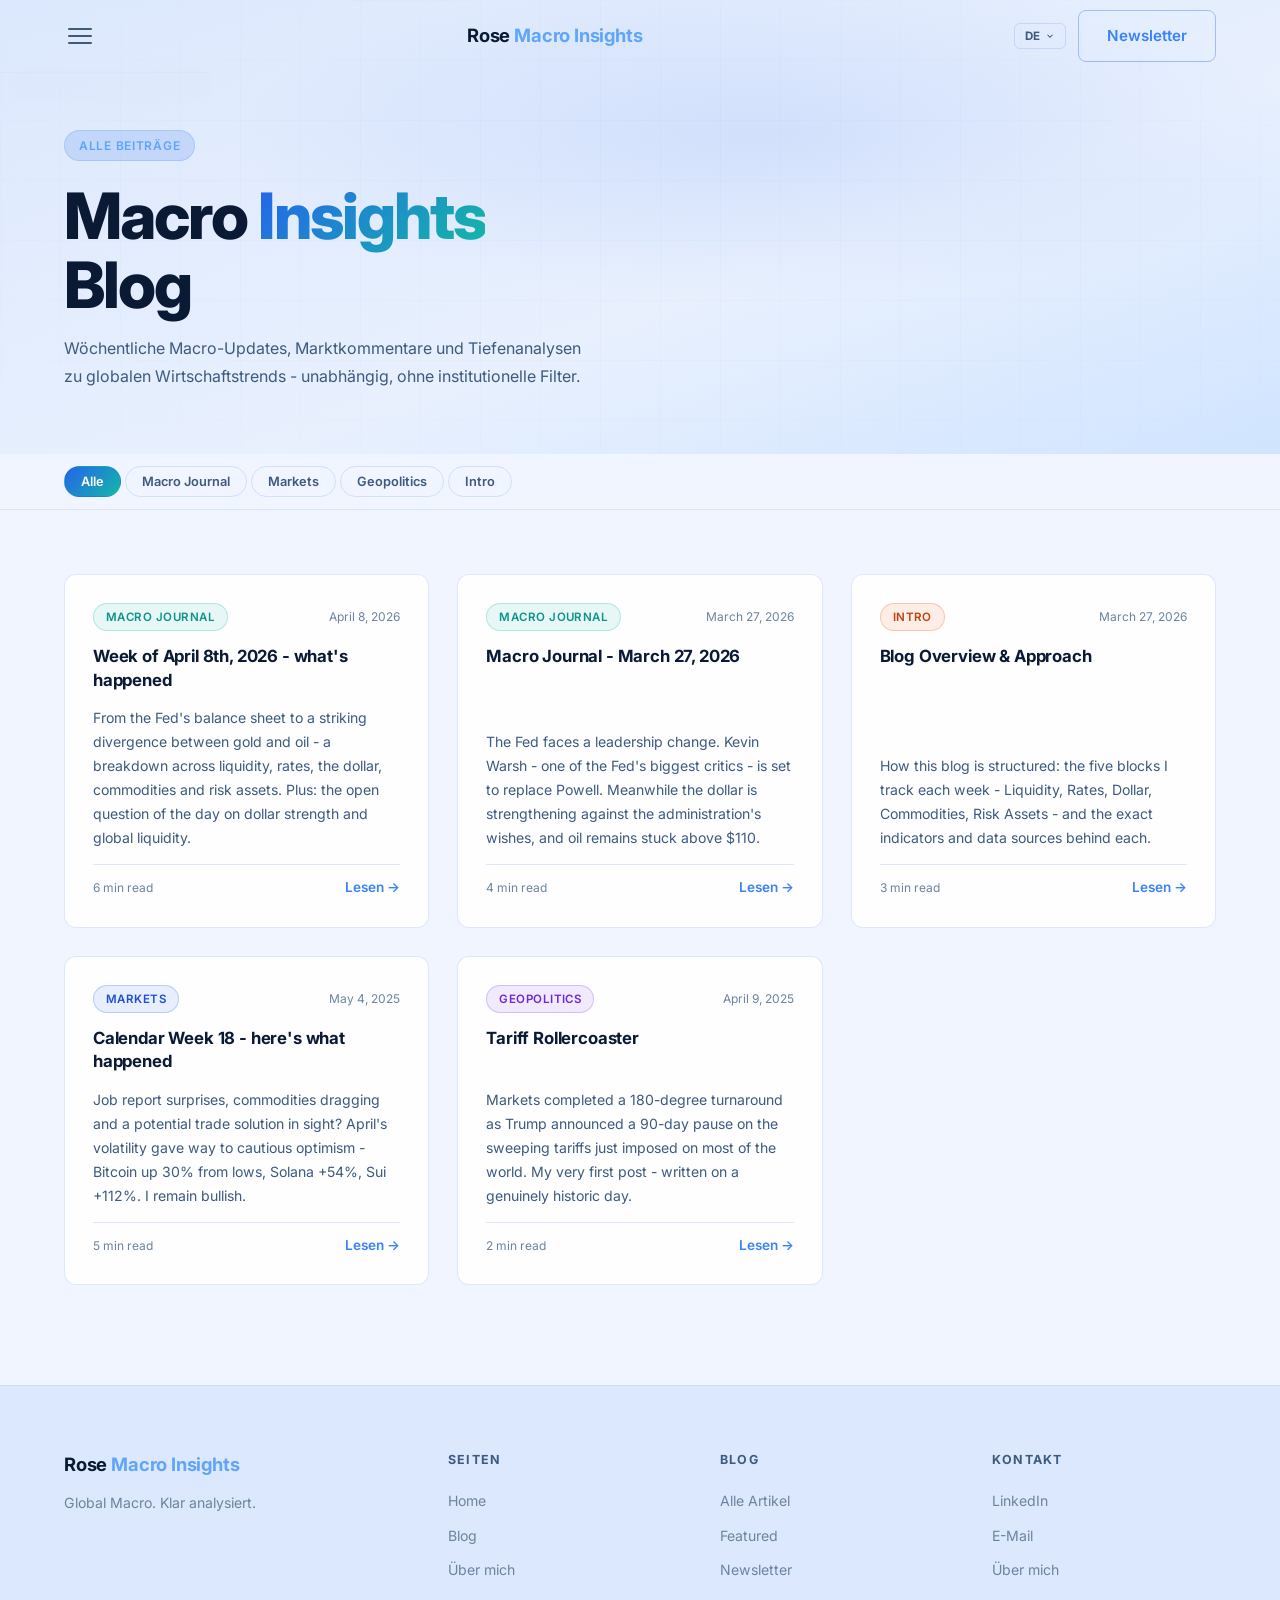
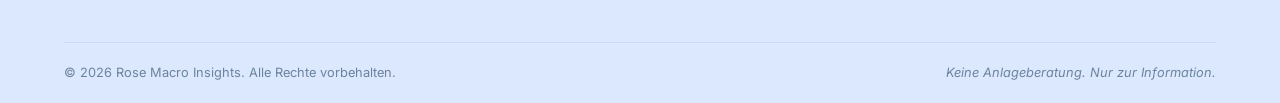
==== commit ecfe4f41: "Add orange tag color, fix dropdown alignment, remove italic from quotes - Add --tag-orange-* CSS var" ====
--- a/blog.html
+++ b/blog.html
@@ -132,7 +132,7 @@
       <!-- March 27, 2026 - Blog Overview -->
       <article class="blog-card" data-category="intro">
         <div class="blog-card__top">
-          <span class="tag tag--violet">Intro</span>
+          <span class="tag tag--orange">Intro</span>
           <span class="blog-card__date">March 27, 2026</span>
         </div>
         <h2 class="blog-card__title">
--- a/css/style.css
+++ b/css/style.css
@@ -19,7 +19,7 @@
   --font-serif: 'Playfair Display', Georgia, serif;
   --radius: 12px;
   --radius-lg: 20px;
-  --transition: 0.25s cubic-bezier(0.4, 0, 0.2, 1);
+  --transition: 0.32s cubic-bezier(0.4, 0, 0.2, 1);
 }
 
 /* ── DARK MODE (default) ── */
@@ -54,6 +54,9 @@
   --tag-violet-bg: rgba(124, 58, 237, 0.18);
   --tag-violet-c:  #c4b5fd;
   --tag-violet-bd: rgba(139, 92, 246, 0.3);
+  --tag-orange-bg: rgba(234, 88, 12, 0.18);
+  --tag-orange-c:  #fb923c;
+  --tag-orange-bd: rgba(251, 146, 60, 0.3);
 }
 
 /* ── LIGHT MODE ── */
@@ -89,6 +92,9 @@
     --tag-violet-bg: rgba(124, 58, 237, 0.1);
     --tag-violet-c:  #6d28d9;
     --tag-violet-bd: rgba(124, 58, 237, 0.25);
+    --tag-orange-bg: rgba(234, 88, 12, 0.1);
+    --tag-orange-c:  #c2410c;
+    --tag-orange-bd: rgba(234, 88, 12, 0.25);
   }
 }
 
@@ -169,6 +175,7 @@
 .tag--blue   { background: var(--tag-blue-bg);   color: var(--tag-blue-c);   border: 1px solid var(--tag-blue-bd); }
 .tag--teal   { background: var(--tag-teal-bg);   color: var(--tag-teal-c);   border: 1px solid var(--tag-teal-bd); }
 .tag--violet { background: var(--tag-violet-bg); color: var(--tag-violet-c); border: 1px solid var(--tag-violet-bd); }
+.tag--orange { background: var(--tag-orange-bg); color: var(--tag-orange-c); border: 1px solid var(--tag-orange-bd); }
 
 /* ── GRADIENT TEXT ── */
 .gradient-text {
@@ -320,17 +327,17 @@
   backdrop-filter: blur(20px);
   border-right: 1px solid var(--border-soft);
   border-bottom: 1px solid var(--border-soft);
-  border-radius: 0 0 12px 0;
-  box-shadow: 4px 8px 24px rgba(0,0,0,0.2);
+  border-radius: 0 0 14px 0;
+  box-shadow: 6px 12px 32px rgba(0,0,0,0.22);
   overflow: hidden;
   max-height: 0;
-  min-width: 180px;
-  transition: max-height 0.35s cubic-bezier(0.4, 0, 0.2, 1);
+  min-width: 210px;
+  transition: max-height 0.52s cubic-bezier(0.4, 0, 0.2, 1);
   z-index: 99;
 }
-.nav__dropdown.open { max-height: 220px; }
+.nav__dropdown.open { max-height: 300px; }
 .nav__dropdown-inner {
-  padding: 12px 8px;
+  padding: 16px 10px 18px;
   width: auto;
   max-width: none;
   margin: 0;
@@ -338,20 +345,34 @@
 .nav__drop-links {
   display: flex;
   flex-direction: column;
-  gap: 2px;
+  gap: 4px;
 }
 .nav__drop-link {
   display: flex;
   align-items: center;
   gap: 10px;
-  padding: 10px 18px;
-  border-radius: 8px;
-  font-size: 0.95rem;
+  padding: 12px 20px;
+  border-radius: 10px;
+  font-size: 1rem;
   font-weight: 500;
   color: var(--text-muted);
-  transition: all var(--transition);
+  transition: background var(--transition), color var(--transition);
   white-space: nowrap;
-}
+  opacity: 0;
+}
+/* Chain / stagger animation on open */
+.nav__dropdown.open .nav__drop-link {
+  animation: navLinkIn 0.38s ease forwards;
+}
+.nav__dropdown.open .nav__drop-link:nth-child(1) { animation-delay: 0.10s; }
+.nav__dropdown.open .nav__drop-link:nth-child(2) { animation-delay: 0.22s; }
+.nav__dropdown.open .nav__drop-link:nth-child(3) { animation-delay: 0.34s; }
+
+@keyframes navLinkIn {
+  from { opacity: 0; transform: translateX(-10px); }
+  to   { opacity: 1; transform: translateX(0); }
+}
+
 .nav__drop-link:hover,
 .nav__drop-link--active {
   background: var(--bg-card);
@@ -361,7 +382,7 @@
 .nav__drop-cta { flex-shrink: 0; }
 
 @media (max-width: 640px) {
-  .nav__dropdown-inner { padding: 10px 8px; }
+  .nav__dropdown-inner { padding: 12px 8px 14px; }
 }
 
 /* =====================================================
@@ -635,9 +656,9 @@
   border-bottom: 1px solid var(--border-soft);
 }
 .pull-quote {
-  font-family: var(--font-serif);
+  font-family: var(--font-sans);
   font-size: clamp(1.4rem, 2.8vw, 2.2rem);
-  font-style: italic;
+  font-style: normal;
   color: var(--text-primary);
   text-align: center;
   max-width: 800px;
@@ -935,6 +956,14 @@
   transition: color var(--transition);
 }
 .blog-card__title a:hover { color: var(--blue-300); }
+/* Whole blog-card clickable via title-link overlay */
+.blog-card { cursor: pointer; }
+.blog-card__title a::after {
+  content: '';
+  position: absolute;
+  inset: 0;
+  z-index: 1;
+}
 .blog-card__excerpt { font-size: 0.88rem; color: var(--text-muted); line-height: 1.7; flex: 1; }
 .blog-card__footer {
   display: flex; align-items: center; justify-content: space-between;
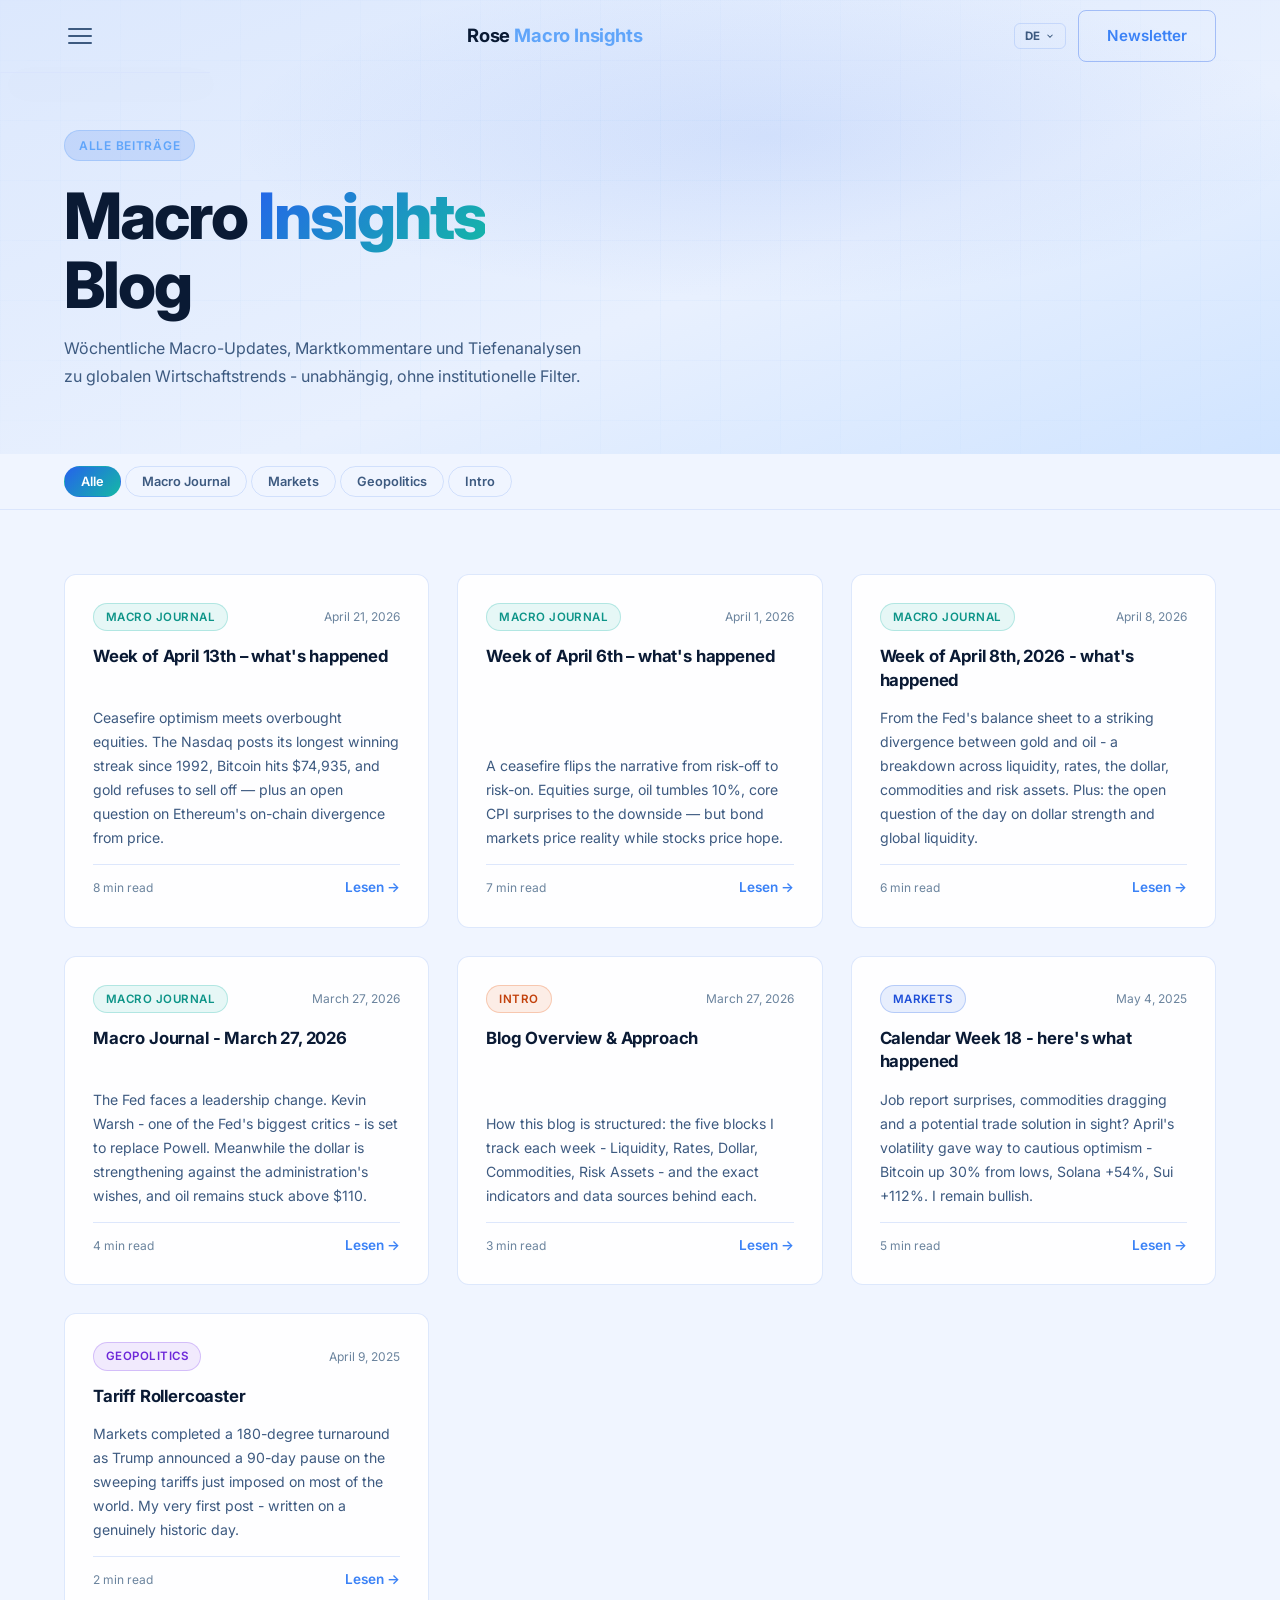
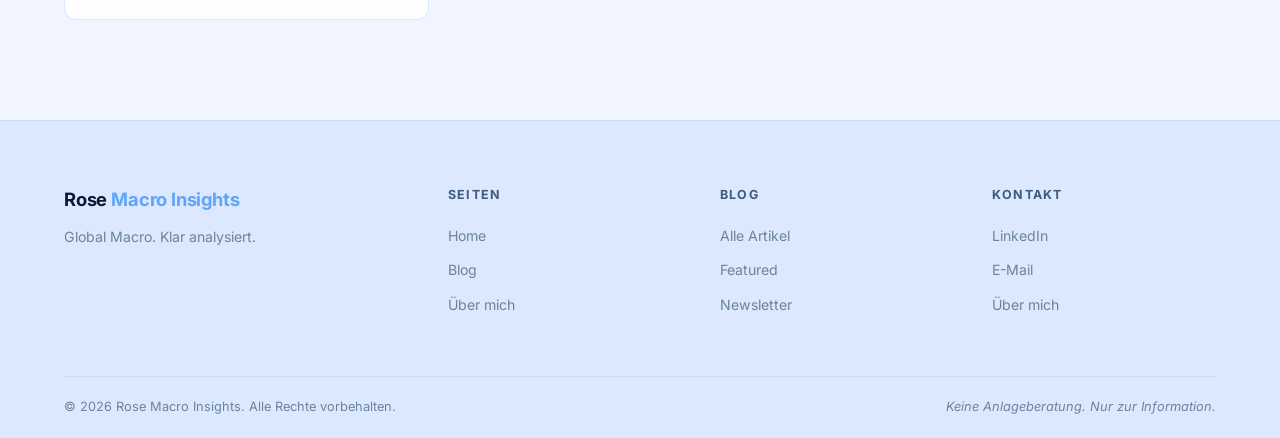
==== commit 39ca21e4: "Add two new Macro Journal posts: Week of April 6th and April 13th - New article: weekly-update-april" ====
--- a/blog.html
+++ b/blog.html
@@ -85,6 +85,50 @@
   <main class="blog-main">
     <div class="container blog-grid" id="blog-grid">
 
+      <!-- April 21, 2026 -->
+      <article class="blog-card" data-category="macro-journal">
+        <div class="blog-card__top">
+          <span class="tag tag--teal">Macro Journal</span>
+          <span class="blog-card__date">April 21, 2026</span>
+        </div>
+        <h2 class="blog-card__title">
+          <a href="artikel/weekly-update-april-13-2026.html">
+            Week of April 13th – what's happened
+          </a>
+        </h2>
+        <p class="blog-card__excerpt">
+          Ceasefire optimism meets overbought equities. The Nasdaq posts its longest winning streak
+          since 1992, Bitcoin hits $74,935, and gold refuses to sell off — plus an open question
+          on Ethereum's on-chain divergence from price.
+        </p>
+        <div class="blog-card__footer">
+          <span class="blog-card__read">8 min read</span>
+          <a href="artikel/weekly-update-april-13-2026.html" class="card__link" data-i18n="card.read-more">Lesen →</a>
+        </div>
+      </article>
+
+      <!-- April 1, 2026 -->
+      <article class="blog-card" data-category="macro-journal">
+        <div class="blog-card__top">
+          <span class="tag tag--teal">Macro Journal</span>
+          <span class="blog-card__date">April 1, 2026</span>
+        </div>
+        <h2 class="blog-card__title">
+          <a href="artikel/weekly-update-april-6-2026.html">
+            Week of April 6th – what's happened
+          </a>
+        </h2>
+        <p class="blog-card__excerpt">
+          A ceasefire flips the narrative from risk-off to risk-on. Equities surge, oil tumbles
+          10%, core CPI surprises to the downside — but bond markets price reality while stocks
+          price hope.
+        </p>
+        <div class="blog-card__footer">
+          <span class="blog-card__read">7 min read</span>
+          <a href="artikel/weekly-update-april-6-2026.html" class="card__link" data-i18n="card.read-more">Lesen →</a>
+        </div>
+      </article>
+
       <!-- April 8, 2026 -->
       <article class="blog-card" data-category="macro-journal">
         <div class="blog-card__top">
